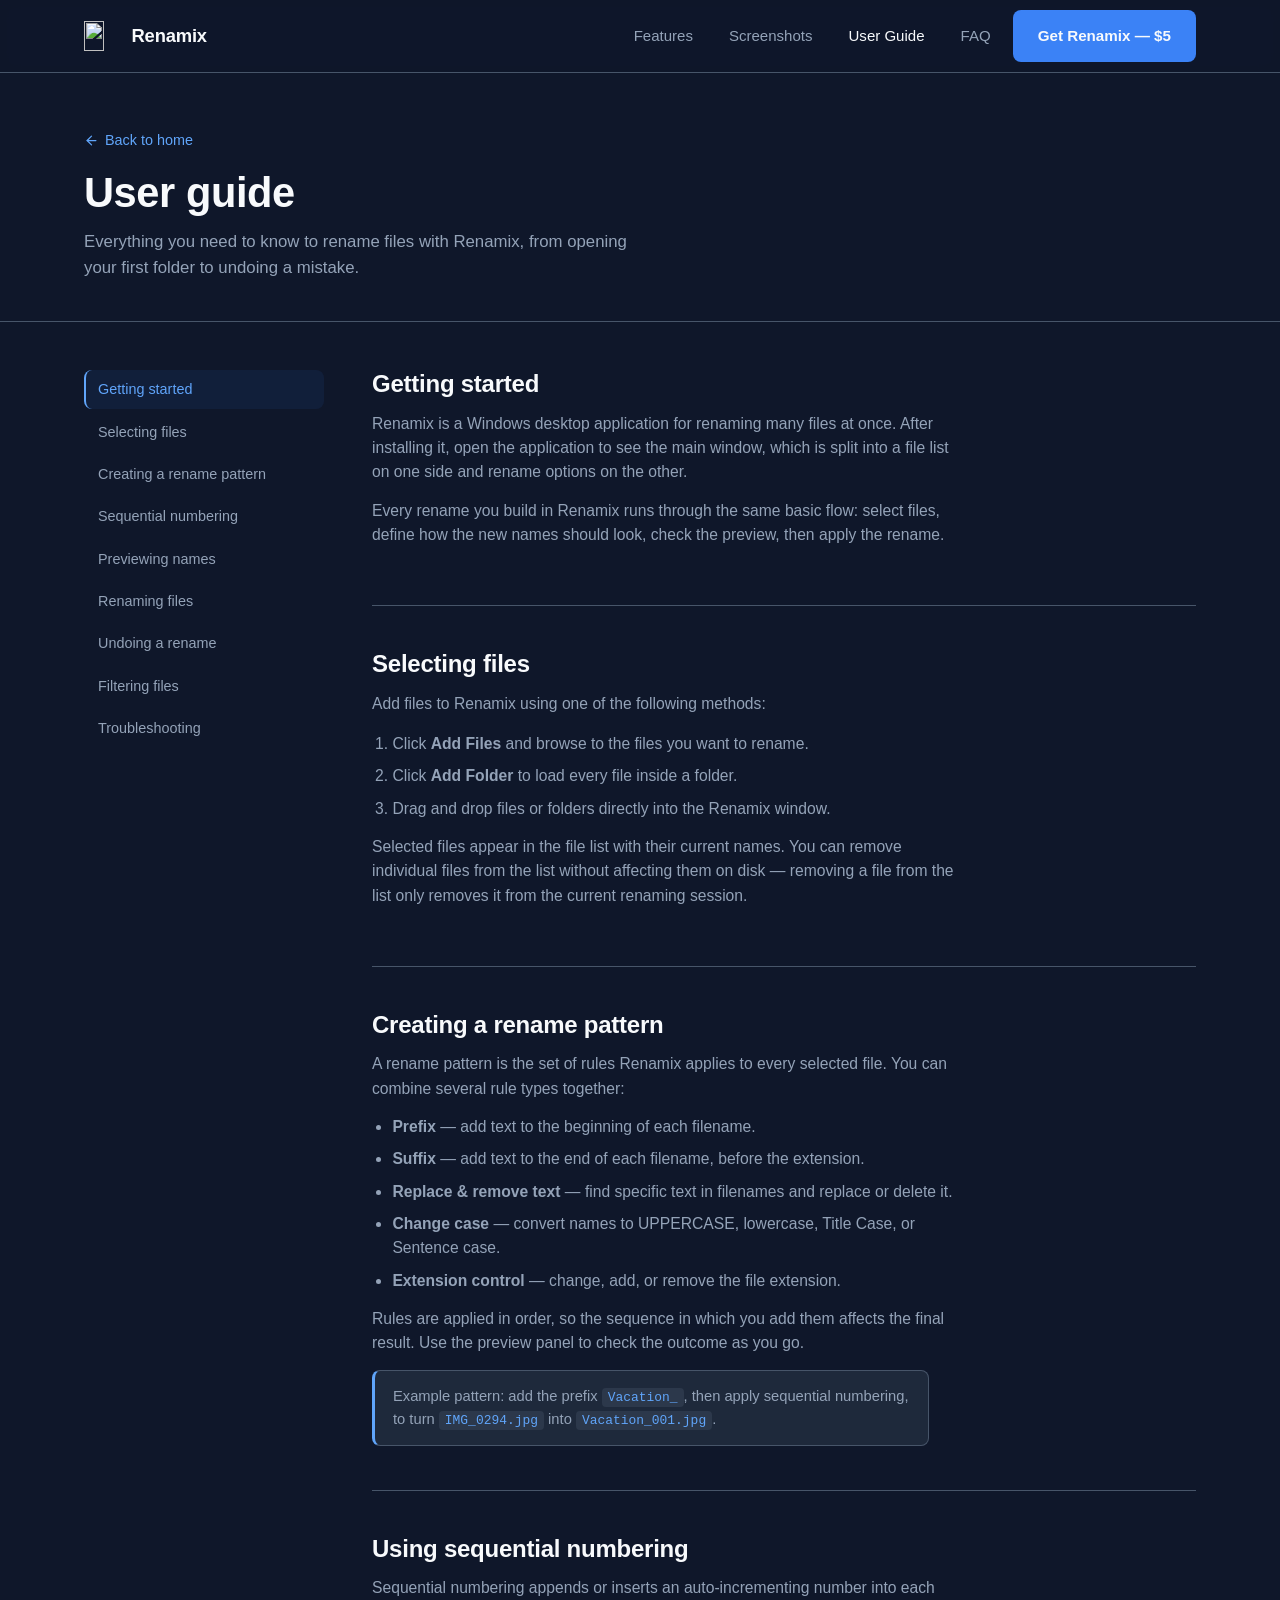
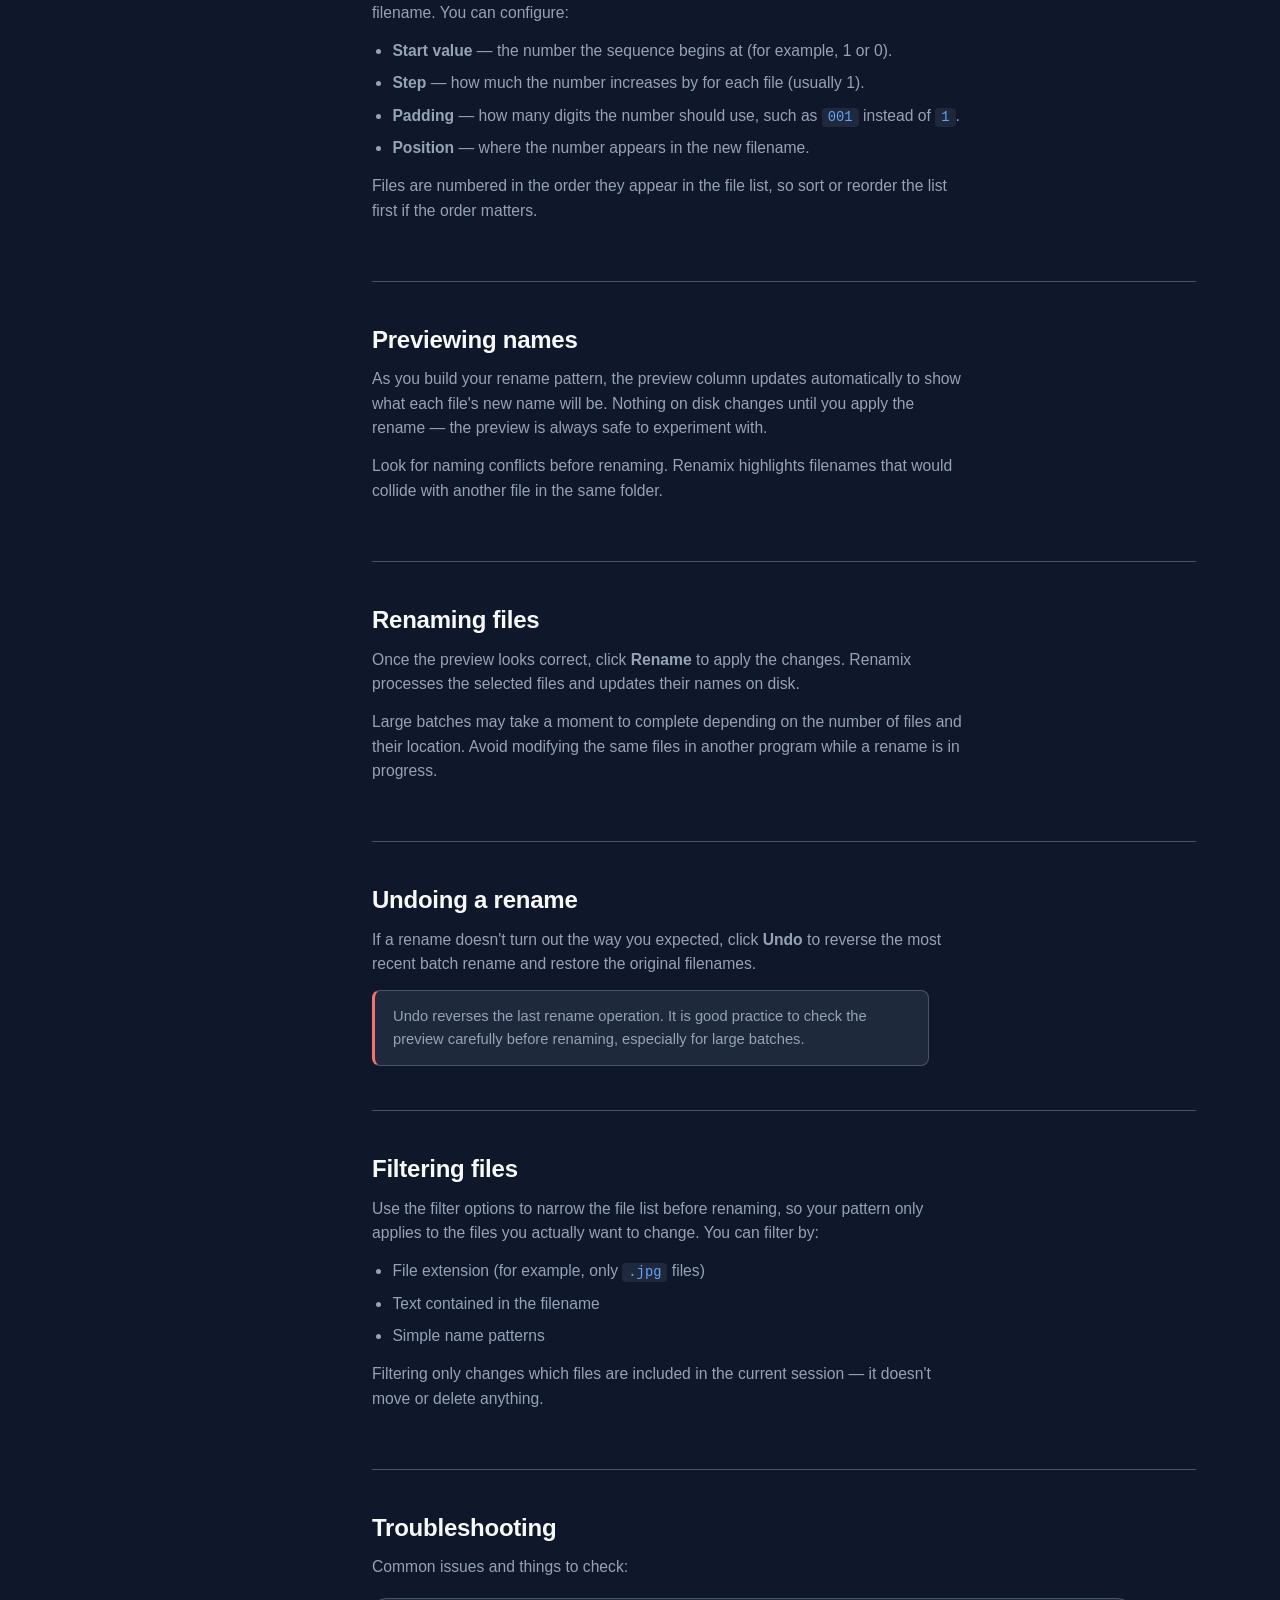
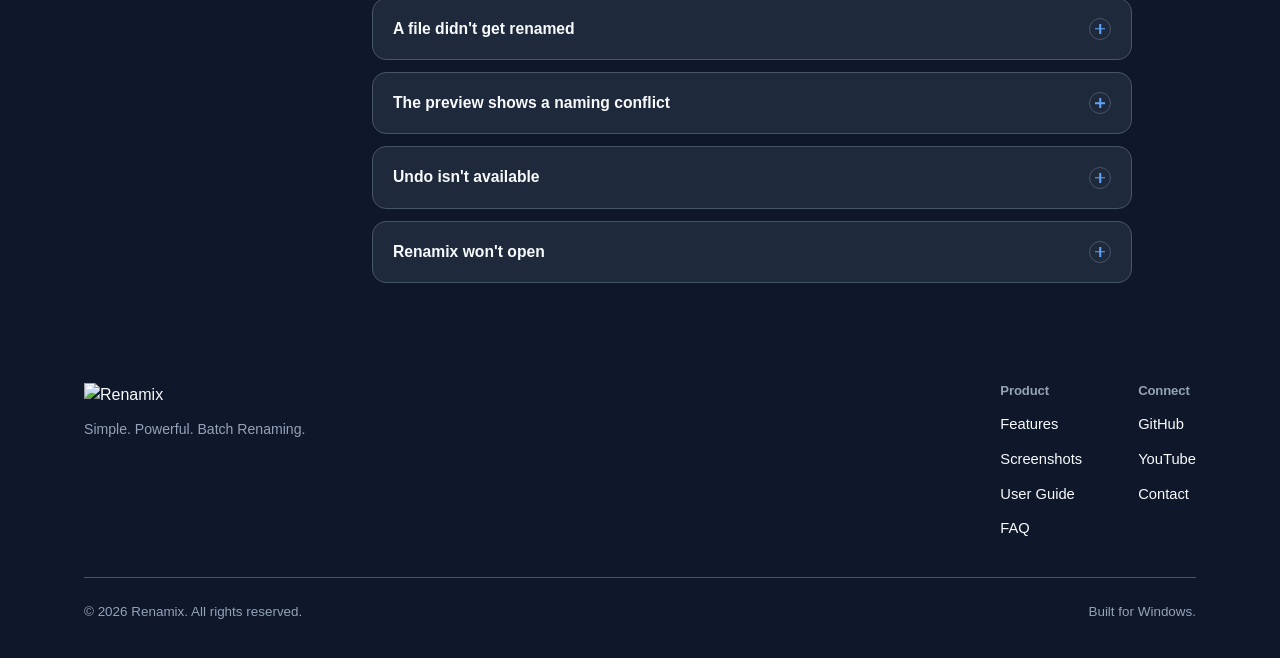
==== user-guide.html @ 523f5f16 "Initial website upload" ====
<!DOCTYPE html>
<html lang="en">
<head>
  <meta charset="UTF-8" />
  <meta name="viewport" content="width=device-width, initial-scale=1.0" />
  <title>User Guide — Renamix</title>
  <meta name="description" content="Step-by-step guide to selecting files, building rename patterns, and using every feature in Renamix." />

  <meta property="og:title" content="User Guide — Renamix" />
  <meta property="og:description" content="Step-by-step guide to selecting files, building rename patterns, and using every feature in Renamix." />
  <meta property="og:type" content="website" />
  <meta property="og:image" content="assets/logo/renamix-logo-full.png" />

  <link rel="icon" type="image/x-icon" href="assets/logo/favicon.ico" />
  <link rel="icon" type="image/png" sizes="32x32" href="assets/logo/icon-32.png" />
  <link rel="apple-touch-icon" sizes="180x180" href="assets/logo/icon-180.png" />

  <link rel="stylesheet" href="style.css" />
</head>
<body>
  <a class="skip-link" href="#main">Skip to content</a>

  <header class="site-header">
    <div class="container nav">
      <a class="nav-brand" href="index.html" aria-label="Renamix home">
        <img src="assets/logo/renamix-icon.png" alt="" width="30" height="24" />
        <span class="nav-brand-name">Renamix</span>
      </a>

      <nav id="primary-nav" class="nav-links" aria-label="Primary">
        <a href="index.html#features">Features</a>
        <a href="index.html#screenshots">Screenshots</a>
        <a href="user-guide.html" class="is-active">User Guide</a>
        <a href="index.html#faq">FAQ</a>
        <a class="btn btn-primary" href="index.html#pricing">Get Renamix — $5</a>
      </nav>

      <button class="nav-toggle" id="navToggle" aria-expanded="false" aria-controls="primary-nav" aria-label="Toggle menu">
        <svg viewBox="0 0 24 24" fill="none" stroke="currentColor" stroke-width="2" stroke-linecap="round"><line x1="3" y1="6" x2="21" y2="6"/><line x1="3" y1="12" x2="21" y2="12"/><line x1="3" y1="18" x2="21" y2="18"/></svg>
      </button>
    </div>
  </header>

  <main id="main">
    <div class="page-hero">
      <div class="container">
        <a class="back-link" href="index.html">
          <svg viewBox="0 0 24 24" fill="none" stroke="currentColor" stroke-width="2" stroke-linecap="round" stroke-linejoin="round"><line x1="19" y1="12" x2="5" y2="12"/><polyline points="12 19 5 12 12 5"/></svg>
          Back to home
        </a>
        <h1>User guide</h1>
        <p>Everything you need to know to rename files with Renamix, from opening your first folder to undoing a mistake.</p>
      </div>
    </div>

    <div class="container">
      <div class="guide-layout" style="padding-top: 48px;">
        <nav class="guide-toc" aria-label="User guide sections">
          <a href="#getting-started">Getting started</a>
          <a href="#selecting-files">Selecting files</a>
          <a href="#rename-pattern">Creating a rename pattern</a>
          <a href="#sequential-numbering">Sequential numbering</a>
          <a href="#previewing">Previewing names</a>
          <a href="#renaming">Renaming files</a>
          <a href="#undo">Undoing a rename</a>
          <a href="#filtering">Filtering files</a>
          <a href="#troubleshooting">Troubleshooting</a>
        </nav>

        <div class="guide-content">

          <section id="getting-started">
            <h2>Getting started</h2>
            <p>Renamix is a Windows desktop application for renaming many files at once. After installing it, open the application to see the main window, which is split into a file list on one side and rename options on the other.</p>
            <p>Every rename you build in Renamix runs through the same basic flow: select files, define how the new names should look, check the preview, then apply the rename.</p>
          </section>

          <section id="selecting-files">
            <h2>Selecting files</h2>
            <p>Add files to Renamix using one of the following methods:</p>
            <ol>
              <li>Click <strong>Add Files</strong> and browse to the files you want to rename.</li>
              <li>Click <strong>Add Folder</strong> to load every file inside a folder.</li>
              <li>Drag and drop files or folders directly into the Renamix window.</li>
            </ol>
            <p>Selected files appear in the file list with their current names. You can remove individual files from the list without affecting them on disk — removing a file from the list only removes it from the current renaming session.</p>
          </section>

          <section id="rename-pattern">
            <h2>Creating a rename pattern</h2>
            <p>A rename pattern is the set of rules Renamix applies to every selected file. You can combine several rule types together:</p>
            <ul class="bullet">
              <li><strong>Prefix</strong> — add text to the beginning of each filename.</li>
              <li><strong>Suffix</strong> — add text to the end of each filename, before the extension.</li>
              <li><strong>Replace &amp; remove text</strong> — find specific text in filenames and replace or delete it.</li>
              <li><strong>Change case</strong> — convert names to UPPERCASE, lowercase, Title Case, or Sentence case.</li>
              <li><strong>Extension control</strong> — change, add, or remove the file extension.</li>
            </ul>
            <p>Rules are applied in order, so the sequence in which you add them affects the final result. Use the preview panel to check the outcome as you go.</p>
            <div class="callout">Example pattern: add the prefix <code>Vacation_</code>, then apply sequential numbering, to turn <code>IMG_0294.jpg</code> into <code>Vacation_001.jpg</code>.</div>
          </section>

          <section id="sequential-numbering">
            <h2>Using sequential numbering</h2>
            <p>Sequential numbering appends or inserts an auto-incrementing number into each filename. You can configure:</p>
            <ul class="bullet">
              <li><strong>Start value</strong> — the number the sequence begins at (for example, 1 or 0).</li>
              <li><strong>Step</strong> — how much the number increases by for each file (usually 1).</li>
              <li><strong>Padding</strong> — how many digits the number should use, such as <code>001</code> instead of <code>1</code>.</li>
              <li><strong>Position</strong> — where the number appears in the new filename.</li>
            </ul>
            <p>Files are numbered in the order they appear in the file list, so sort or reorder the list first if the order matters.</p>
          </section>

          <section id="previewing">
            <h2>Previewing names</h2>
            <p>As you build your rename pattern, the preview column updates automatically to show what each file's new name will be. Nothing on disk changes until you apply the rename — the preview is always safe to experiment with.</p>
            <p>Look for naming conflicts before renaming. Renamix highlights filenames that would collide with another file in the same folder.</p>
          </section>

          <section id="renaming">
            <h2>Renaming files</h2>
            <p>Once the preview looks correct, click <strong>Rename</strong> to apply the changes. Renamix processes the selected files and updates their names on disk.</p>
            <p>Large batches may take a moment to complete depending on the number of files and their location. Avoid modifying the same files in another program while a rename is in progress.</p>
          </section>

          <section id="undo">
            <h2>Undoing a rename</h2>
            <p>If a rename doesn't turn out the way you expected, click <strong>Undo</strong> to reverse the most recent batch rename and restore the original filenames.</p>
            <div class="callout warning">Undo reverses the last rename operation. It is good practice to check the preview carefully before renaming, especially for large batches.</div>
          </section>

          <section id="filtering">
            <h2>Filtering files</h2>
            <p>Use the filter options to narrow the file list before renaming, so your pattern only applies to the files you actually want to change. You can filter by:</p>
            <ul class="bullet">
              <li>File extension (for example, only <code>.jpg</code> files)</li>
              <li>Text contained in the filename</li>
              <li>Simple name patterns</li>
            </ul>
            <p>Filtering only changes which files are included in the current session — it doesn't move or delete anything.</p>
          </section>

          <section id="troubleshooting">
            <h2>Troubleshooting</h2>
            <p>Common issues and things to check:</p>

            <div class="accordion" style="margin-top: 18px;">
              <details class="accordion-item" name="ts">
                <summary>A file didn't get renamed<span class="plus"></span></summary>
                <div class="accordion-body">
                  <p>Check whether the file is open in another program, or whether it's marked as read-only. Files that are locked by another application can't be renamed until they're closed.</p>
                </div>
              </details>

              <details class="accordion-item" name="ts">
                <summary>The preview shows a naming conflict<span class="plus"></span></summary>
                <div class="accordion-body">
                  <p>A naming conflict means two or more files would end up with the same name. Adjust your pattern — for example, by adding sequential numbering — so each result stays unique.</p>
                </div>
              </details>

              <details class="accordion-item" name="ts">
                <summary>Undo isn't available<span class="plus"></span></summary>
                <div class="accordion-body">
                  <p>Undo reverses the most recent rename operation. If you've closed Renamix or performed another rename since then, undo history may no longer be available.</p>
                </div>
              </details>

              <details class="accordion-item" name="ts">
                <summary>Renamix won't open<span class="plus"></span></summary>
                <div class="accordion-body">
                  <p>Confirm you're running a supported version of Windows. If the issue continues, reach out through the contact link in the footer for support.</p>
                </div>
              </details>
            </div>
          </section>

        </div>
      </div>
    </div>
  </main>

  <footer class="site-footer">
    <div class="container">
      <div class="footer-top">
        <div class="footer-brand">
          <img src="assets/logo/renamix-logo-full.png" alt="Renamix" />
          <p>Simple. Powerful. Batch Renaming.</p>
        </div>

        <div class="footer-links">
          <div class="footer-col">
            <h4>Product</h4>
            <ul>
              <li><a href="index.html#features">Features</a></li>
              <li><a href="index.html#screenshots">Screenshots</a></li>
              <li><a href="user-guide.html">User Guide</a></li>
              <li><a href="index.html#faq">FAQ</a></li>
            </ul>
          </div>
          <div class="footer-col">
            <h4>Connect</h4>
            <ul>
              <li><a href="https://github.com/" target="_blank" rel="noopener">GitHub</a></li>
              <li><a href="https://www.youtube.com/" target="_blank" rel="noopener">YouTube</a></li>
              <li><a href="mailto:support@example.com">Contact</a></li>
            </ul>
          </div>
        </div>
      </div>

      <div class="footer-bottom">
        <span>© 2026 Renamix. All rights reserved.</span>
        <span>Built for Windows.</span>
      </div>
    </div>
  </footer>

  <script src="script.js"></script>
</body>
</html>
---- style.css ----
/* ==========================================================================
   Renamix — Stylesheet
   ========================================================================== */

:root {
  --navy: #0F172A;
  --slate: #1E293B;
  --blue: #3B82F6;
  --blue-bright: #60A5FA;
  --white: #F8FAFC;
  --text-muted: #94A3B8;
  --border: #475569;
  --red: #F87171;

  --font-sans: -apple-system, BlinkMacSystemFont, "Segoe UI", Inter, Roboto, "Helvetica Neue", Arial, sans-serif;
  --font-mono: ui-monospace, "Cascadia Code", "SF Mono", "JetBrains Mono", "Roboto Mono", Menlo, Consolas, monospace;

  --radius-sm: 8px;
  --radius-md: 14px;
  --radius-lg: 20px;

  --max-width: 1160px;

  --shadow-card: 0 1px 2px rgba(0, 0, 0, 0.4), 0 12px 32px -16px rgba(0, 0, 0, 0.5);
}

/* ---------- Reset ---------- */
*,
*::before,
*::after {
  box-sizing: border-box;
}

html {
  scroll-behavior: smooth;
  scroll-padding-top: 84px;
}

@media (prefers-reduced-motion: reduce) {
  html {
    scroll-behavior: auto;
  }
  *,
  *::before,
  *::after {
    animation-duration: 0.001ms !important;
    animation-iteration-count: 1 !important;
    transition-duration: 0.001ms !important;
  }
}

body {
  margin: 0;
  background: var(--navy);
  color: var(--white);
  font-family: var(--font-sans);
  line-height: 1.55;
  -webkit-font-smoothing: antialiased;
}

img {
  max-width: 100%;
  display: block;
}

a {
  color: inherit;
}

h1, h2, h3, h4 {
  margin: 0;
  font-weight: 650;
  letter-spacing: -0.01em;
  line-height: 1.15;
}

p {
  margin: 0;
}

ul {
  margin: 0;
  padding: 0;
  list-style: none;
}

button {
  font-family: inherit;
  cursor: pointer;
}

/* Visible keyboard focus everywhere */
a:focus-visible,
button:focus-visible,
summary:focus-visible,
input:focus-visible {
  outline: 2px solid var(--blue-bright);
  outline-offset: 3px;
  border-radius: 4px;
}

.skip-link {
  position: absolute;
  left: -9999px;
  top: 0;
  background: var(--blue);
  color: var(--white);
  padding: 12px 18px;
  border-radius: var(--radius-sm);
  z-index: 200;
}

.skip-link:focus {
  left: 16px;
  top: 16px;
}

.container {
  width: 100%;
  max-width: var(--max-width);
  margin: 0 auto;
  padding: 0 24px;
}

.eyebrow {
  color: var(--blue-bright);
  font-family: var(--font-mono);
  font-size: 0.8rem;
}

.section-heading {
  max-width: 620px;
  margin: 0 0 48px;
}

.section-heading h2 {
  font-size: clamp(1.7rem, 3vw, 2.35rem);
  margin-bottom: 12px;
}

.section-heading p {
  color: var(--text-muted);
  font-size: 1.05rem;
}

.section-heading.center {
  margin-left: auto;
  margin-right: auto;
  text-align: center;
}

section {
  padding: 96px 0;
}

/* ---------- Buttons ---------- */
.btn {
  display: inline-flex;
  align-items: center;
  justify-content: center;
  gap: 8px;
  padding: 13px 24px;
  border-radius: var(--radius-sm);
  font-size: 0.95rem;
  font-weight: 600;
  text-decoration: none;
  border: 1px solid transparent;
  transition: transform 0.15s ease, background-color 0.15s ease, border-color 0.15s ease;
  white-space: nowrap;
}

.btn:active {
  transform: translateY(1px);
}

.btn-primary {
  background: var(--blue);
  color: var(--white);
}

.btn-primary:hover {
  background: #4c8bf5;
}

.btn-secondary {
  background: transparent;
  color: var(--white);
  border-color: var(--border);
}

.btn-secondary:hover {
  border-color: var(--blue-bright);
  color: var(--blue-bright);
}

.btn-block {
  width: 100%;
}

.btn-large {
  padding: 15px 28px;
  font-size: 1.02rem;
}

/* ---------- Header / Nav ---------- */
.site-header {
  position: sticky;
  top: 0;
  z-index: 100;
  background: rgba(15, 23, 42, 0.88);
  backdrop-filter: saturate(140%) blur(10px);
  border-bottom: 1px solid var(--border);
}

.nav {
  display: flex;
  align-items: center;
  justify-content: space-between;
  height: 72px;
}

.nav-brand {
  display: flex;
  align-items: center;
  gap: 10px;
  text-decoration: none;
  flex-shrink: 0;
}

.nav-brand img {
  height: 30px;
  width: auto;
}

.nav-brand-name {
  font-weight: 700;
  font-size: 1.15rem;
  color: var(--white);
  letter-spacing: -0.01em;
}

.nav-links {
  display: flex;
  align-items: center;
  gap: 8px;
}

.nav-links a:not(.btn) {
  display: inline-block;
  padding: 8px 14px;
  border-radius: var(--radius-sm);
  text-decoration: none;
  color: var(--text-muted);
  font-size: 0.94rem;
  font-weight: 500;
  transition: color 0.15s ease, background-color 0.15s ease;
}

.nav-links a:not(.btn):hover {
  color: var(--white);
  background: rgba(148, 163, 184, 0.08);
}

.nav-links a.is-active {
  color: var(--white);
}

.nav-toggle {
  display: none;
  background: transparent;
  border: 1px solid var(--border);
  border-radius: var(--radius-sm);
  width: 42px;
  height: 42px;
  align-items: center;
  justify-content: center;
  color: var(--white);
}

.nav-toggle svg {
  width: 20px;
  height: 20px;
}

@media (max-width: 860px) {
  .nav-links {
    position: fixed;
    top: 72px;
    left: 0;
    right: 0;
    flex-direction: column;
    align-items: stretch;
    gap: 2px;
    background: var(--slate);
    border-bottom: 1px solid var(--border);
    padding: 10px;
    transform: translateY(-8px);
    opacity: 0;
    pointer-events: none;
    transition: transform 0.18s ease, opacity 0.18s ease;
  }

  .nav-links.is-open {
    transform: translateY(0);
    opacity: 1;
    pointer-events: auto;
  }

  .nav-links a:not(.btn) {
    padding: 12px 14px;
  }

  .nav-links .btn {
    margin-top: 6px;
  }

  .nav-toggle {
    display: inline-flex;
  }
}

/* ---------- Hero ---------- */
.hero {
  padding: 88px 0 100px;
  position: relative;
  overflow: hidden;
}

.hero::before {
  content: "";
  position: absolute;
  top: -180px;
  right: -160px;
  width: 640px;
  height: 640px;
  background: radial-gradient(circle, rgba(59, 130, 246, 0.22), transparent 70%);
  pointer-events: none;
  z-index: 0;
}

.hero-grid {
  position: relative;
  z-index: 1;
  display: grid;
  grid-template-columns: 1fr 1fr;
  gap: 56px;
  align-items: center;
}

.hero-copy h1 {
  font-size: clamp(2.4rem, 5vw, 3.6rem);
  color: var(--white);
}

.hero-copy .lede {
  margin-top: 20px;
  font-size: 1.1rem;
  color: var(--text-muted);
  max-width: 46ch;
}

.hero-actions {
  display: flex;
  gap: 14px;
  margin-top: 32px;
  flex-wrap: wrap;
}

.hero-meta {
  display: flex;
  gap: 22px;
  margin-top: 28px;
  flex-wrap: wrap;
}

.hero-meta-item {
  display: flex;
  align-items: center;
  gap: 8px;
  color: var(--text-muted);
  font-size: 0.88rem;
}

.hero-meta-item svg {
  width: 16px;
  height: 16px;
  color: var(--blue-bright);
  flex-shrink: 0;
}

/* ---------- App preview (hero mockup) ---------- */
.app-preview {
  position: relative;
  border-radius: var(--radius-lg);
  border: 1px solid var(--border);
  background: linear-gradient(180deg, #17233b, var(--slate));
  box-shadow: var(--shadow-card);
  overflow: hidden;
}

.app-preview-bar {
  display: flex;
  align-items: center;
  gap: 10px;
  padding: 14px 16px;
  border-bottom: 1px solid var(--border);
  background: rgba(15, 23, 42, 0.4);
}

.app-preview-dot {
  width: 10px;
  height: 10px;
  border-radius: 50%;
  background: var(--border);
}

.app-preview-title {
  margin-left: 6px;
  font-family: var(--font-mono);
  font-size: 0.78rem;
  color: var(--text-muted);
}

.app-preview-body {
  padding: 20px;
}

.pattern-row {
  display: flex;
  align-items: center;
  gap: 10px;
  background: rgba(15, 23, 42, 0.55);
  border: 1px solid var(--border);
  border-radius: var(--radius-sm);
  padding: 10px 14px;
  font-family: var(--font-mono);
  font-size: 0.82rem;
  color: var(--blue-bright);
  margin-bottom: 18px;
  overflow-x: auto;
}

.pattern-row .static {
  color: var(--text-muted);
}

.rename-table {
  border: 1px solid var(--border);
  border-radius: var(--radius-sm);
  overflow: hidden;
}

.rename-row {
  display: grid;
  grid-template-columns: 1fr 22px 1fr;
  gap: 10px;
  align-items: center;
  padding: 11px 14px;
  font-family: var(--font-mono);
  font-size: 0.8rem;
}

.rename-row + .rename-row {
  border-top: 1px solid rgba(71, 85, 105, 0.5);
}

.rename-row .old-name {
  color: var(--text-muted);
  overflow: hidden;
  text-overflow: ellipsis;
  white-space: nowrap;
}

.rename-row .new-name {
  color: var(--white);
  overflow: hidden;
  text-overflow: ellipsis;
  white-space: nowrap;
}

.rename-row .arrow {
  color: var(--blue-bright);
  text-align: center;
}

.rename-row.is-new .new-name {
  color: var(--blue-bright);
}

.app-preview-footer {
  display: flex;
  align-items: center;
  justify-content: space-between;
  padding: 14px 20px 20px;
  color: var(--text-muted);
  font-size: 0.8rem;
}

.app-preview-footer strong {
  color: var(--white);
}

/* ---------- Feature grid ---------- */
.feature-grid {
  display: grid;
  grid-template-columns: repeat(auto-fit, minmax(260px, 1fr));
  gap: 20px;
}

.feature-card {
  background: var(--slate);
  border: 1px solid var(--border);
  border-radius: var(--radius-md);
  padding: 26px;
}

.feature-icon {
  width: 40px;
  height: 40px;
  border-radius: 10px;
  background: rgba(59, 130, 246, 0.14);
  display: flex;
  align-items: center;
  justify-content: center;
  margin-bottom: 18px;
}

.feature-icon svg {
  width: 20px;
  height: 20px;
  color: var(--blue-bright);
}

.feature-card h3 {
  font-size: 1.05rem;
  margin-bottom: 8px;
}

.feature-card p {
  color: var(--text-muted);
  font-size: 0.92rem;
}

/* ---------- How it works ---------- */
.steps {
  display: grid;
  grid-template-columns: repeat(3, 1fr);
  gap: 32px;
  counter-reset: step;
}

.step {
  position: relative;
  padding-top: 8px;
}

.step-number {
  font-family: var(--font-mono);
  color: var(--blue-bright);
  font-size: 0.95rem;
  margin-bottom: 14px;
  display: block;
}

.step h3 {
  font-size: 1.15rem;
  margin-bottom: 10px;
}

.step p {
  color: var(--text-muted);
  font-size: 0.95rem;
}

.step-connector {
  display: none;
}

@media (min-width: 761px) {
  .step:not(:last-child)::after {
    content: "";
    position: absolute;
    top: 12px;
    right: -16px;
    width: 1px;
    height: 90%;
    background: var(--border);
  }
}

/* ---------- Screenshots ---------- */
.screenshot-grid {
  display: grid;
  grid-template-columns: repeat(auto-fit, minmax(300px, 1fr));
  gap: 24px;
}

.screenshot-card {
  border: 1px solid var(--border);
  border-radius: var(--radius-md);
  overflow: hidden;
  background: var(--slate);
  box-shadow: var(--shadow-card);
}

.screenshot-card img {
  width: 100%;
  height: auto;
  aspect-ratio: 16 / 10;
  object-fit: cover;
  background: var(--navy);
}

.screenshot-caption {
  padding: 14px 18px;
  font-size: 0.88rem;
  color: var(--text-muted);
  border-top: 1px solid var(--border);
}

.screenshot-note {
  margin-top: 28px;
  color: var(--text-muted);
  font-size: 0.88rem;
  border: 1px dashed var(--border);
  border-radius: var(--radius-sm);
  padding: 14px 16px;
}

.screenshot-note code {
  font-family: var(--font-mono);
  background: rgba(148, 163, 184, 0.12);
  padding: 2px 6px;
  border-radius: 4px;
  font-size: 0.85em;
}

/* ---------- User guide teaser (index page) ---------- */
.guide-teaser {
  display: grid;
  grid-template-columns: 1.1fr 1fr;
  gap: 48px;
  align-items: start;
}

.guide-list {
  display: grid;
  gap: 14px;
}

.guide-list-item {
  display: flex;
  gap: 14px;
  align-items: flex-start;
  padding: 16px;
  border: 1px solid var(--border);
  border-radius: var(--radius-md);
  background: var(--slate);
}

.guide-list-item svg {
  width: 18px;
  height: 18px;
  color: var(--blue-bright);
  flex-shrink: 0;
  margin-top: 2px;
}

.guide-list-item h4 {
  font-size: 0.98rem;
  margin-bottom: 4px;
}

.guide-list-item p {
  color: var(--text-muted);
  font-size: 0.88rem;
}

.guide-panel {
  border: 1px solid var(--border);
  border-radius: var(--radius-lg);
  background: var(--slate);
  padding: 28px;
}

.guide-panel h3 {
  font-size: 1.15rem;
  margin-bottom: 12px;
}

.guide-panel p {
  color: var(--text-muted);
  font-size: 0.95rem;
  margin-bottom: 22px;
}

/* ---------- FAQ / Accordion ---------- */
.accordion {
  display: grid;
  gap: 12px;
  max-width: 760px;
}

.accordion-item {
  border: 1px solid var(--border);
  border-radius: var(--radius-md);
  background: var(--slate);
  overflow: hidden;
}

.accordion-item summary {
  list-style: none;
  display: flex;
  align-items: center;
  justify-content: space-between;
  gap: 16px;
  padding: 18px 20px;
  font-weight: 600;
  font-size: 0.98rem;
}

.accordion-item summary::-webkit-details-marker {
  display: none;
}

.accordion-item summary .plus {
  flex-shrink: 0;
  width: 22px;
  height: 22px;
  border-radius: 50%;
  border: 1px solid var(--border);
  position: relative;
}

.accordion-item summary .plus::before,
.accordion-item summary .plus::after {
  content: "";
  position: absolute;
  background: var(--blue-bright);
  top: 50%;
  left: 50%;
  transform: translate(-50%, -50%);
}

.accordion-item summary .plus::before {
  width: 10px;
  height: 1.5px;
}

.accordion-item summary .plus::after {
  width: 1.5px;
  height: 10px;
  transition: opacity 0.15s ease;
}

.accordion-item[open] summary .plus::after {
  opacity: 0;
}

.accordion-body {
  padding: 0 20px 20px;
  color: var(--text-muted);
  font-size: 0.94rem;
}

.accordion-body p + p {
  margin-top: 10px;
}

/* ---------- Pricing ---------- */
.pricing-card {
  max-width: 440px;
  margin: 0 auto;
  border: 1px solid var(--border);
  border-radius: var(--radius-lg);
  background: linear-gradient(180deg, #182338, var(--slate));
  padding: 40px;
  text-align: center;
  box-shadow: var(--shadow-card);
}

.pricing-card .product-name {
  color: var(--text-muted);
  font-size: 0.95rem;
  margin-bottom: 6px;
}

.pricing-card .price {
  font-size: 3rem;
  font-weight: 700;
  margin-bottom: 4px;
}

.pricing-card .price sup {
  font-size: 1.2rem;
  vertical-align: super;
  color: var(--text-muted);
}

.pricing-card .price-note {
  color: var(--text-muted);
  font-size: 0.88rem;
  margin-bottom: 28px;
}

.pricing-list {
  display: grid;
  gap: 12px;
  text-align: left;
  margin-bottom: 30px;
}

.pricing-list li {
  display: flex;
  align-items: flex-start;
  gap: 10px;
  font-size: 0.93rem;
  color: var(--white);
}

.pricing-list svg {
  width: 17px;
  height: 17px;
  color: var(--blue-bright);
  margin-top: 3px;
  flex-shrink: 0;
}

.pricing-fineprint {
  margin-top: 18px;
  font-size: 0.8rem;
  color: var(--text-muted);
}

/* ---------- Final CTA ---------- */
.final-cta {
  text-align: center;
  border-top: 1px solid var(--border);
  border-bottom: 1px solid var(--border);
  background: radial-gradient(ellipse at top, rgba(59, 130, 246, 0.12), transparent 60%);
}

.final-cta h2 {
  font-size: clamp(1.8rem, 4vw, 2.5rem);
  margin-bottom: 14px;
}

.final-cta p {
  color: var(--text-muted);
  font-size: 1.05rem;
  margin-bottom: 30px;
}

/* ---------- Footer ---------- */
.site-footer {
  padding: 56px 0 36px;
}

.footer-top {
  display: flex;
  justify-content: space-between;
  gap: 40px;
  flex-wrap: wrap;
  padding-bottom: 36px;
  border-bottom: 1px solid var(--border);
}

.footer-brand {
  display: flex;
  flex-direction: column;
  gap: 10px;
  max-width: 280px;
}

.footer-brand img {
  height: 26px;
  width: auto;
}

.footer-brand p {
  color: var(--text-muted);
  font-size: 0.88rem;
}

.footer-links {
  display: flex;
  gap: 56px;
  flex-wrap: wrap;
}

.footer-col h4 {
  font-size: 0.82rem;
  color: var(--text-muted);
  margin-bottom: 14px;
  font-weight: 600;
}

.footer-col ul {
  display: grid;
  gap: 10px;
}

.footer-col a {
  text-decoration: none;
  color: var(--white);
  font-size: 0.92rem;
}

.footer-col a:hover {
  color: var(--blue-bright);
}

.footer-bottom {
  padding-top: 24px;
  display: flex;
  justify-content: space-between;
  gap: 12px;
  flex-wrap: wrap;
  color: var(--text-muted);
  font-size: 0.84rem;
}

/* ---------- User guide page ---------- */
.guide-layout {
  display: grid;
  grid-template-columns: 240px 1fr;
  gap: 48px;
  align-items: start;
}

.guide-toc {
  position: sticky;
  top: 96px;
  display: grid;
  gap: 4px;
}

.guide-toc a {
  text-decoration: none;
  color: var(--text-muted);
  font-size: 0.9rem;
  padding: 8px 12px;
  border-radius: var(--radius-sm);
  border-left: 2px solid transparent;
}

.guide-toc a:hover {
  color: var(--white);
  background: rgba(148, 163, 184, 0.08);
}

.guide-toc a.is-active {
  color: var(--blue-bright);
  border-left-color: var(--blue-bright);
  background: rgba(59, 130, 246, 0.08);
}

.guide-content h2 {
  font-size: 1.5rem;
  margin-bottom: 14px;
  scroll-margin-top: 96px;
}

.guide-content > section {
  padding: 0 0 44px;
}

.guide-content > section + section {
  border-top: 1px solid var(--border);
  padding-top: 44px;
}

.guide-content p {
  color: var(--text-muted);
  font-size: 0.98rem;
  margin-bottom: 14px;
  max-width: 68ch;
}

.guide-content ol,
.guide-content ul.bullet {
  color: var(--text-muted);
  font-size: 0.98rem;
  max-width: 68ch;
  padding-left: 1.3em;
  margin-bottom: 14px;
  display: grid;
  gap: 8px;
}

.guide-content ol {
  list-style: decimal;
}

.guide-content ul.bullet {
  list-style: disc;
}

.guide-content code {
  font-family: var(--font-mono);
  background: rgba(148, 163, 184, 0.12);
  padding: 2px 6px;
  border-radius: 4px;
  font-size: 0.88em;
  color: var(--blue-bright);
}

.callout {
  border: 1px solid var(--border);
  border-left: 3px solid var(--blue-bright);
  background: var(--slate);
  border-radius: var(--radius-sm);
  padding: 14px 18px;
  font-size: 0.92rem;
  color: var(--text-muted);
  max-width: 68ch;
}

.callout.warning {
  border-left-color: var(--red);
}

.page-hero {
  padding: 56px 0 40px;
  border-bottom: 1px solid var(--border);
}

.page-hero h1 {
  font-size: clamp(2rem, 4vw, 2.6rem);
  margin-bottom: 12px;
}

.page-hero p {
  color: var(--text-muted);
  font-size: 1.05rem;
  max-width: 60ch;
}

.back-link {
  display: inline-flex;
  align-items: center;
  gap: 6px;
  color: var(--blue-bright);
  text-decoration: none;
  font-size: 0.9rem;
  margin-bottom: 18px;
}

.back-link svg {
  width: 15px;
  height: 15px;
}

/* ---------- Responsive ---------- */
@media (max-width: 960px) {
  .hero-grid {
    grid-template-columns: 1fr;
  }

  .hero-copy .lede {
    max-width: none;
  }

  .guide-teaser {
    grid-template-columns: 1fr;
  }

  .guide-layout {
    grid-template-columns: 1fr;
  }

  .guide-toc {
    position: static;
    display: flex;
    flex-wrap: wrap;
    gap: 6px;
    border-bottom: 1px solid var(--border);
    padding-bottom: 20px;
    margin-bottom: 20px;
  }

  .guide-toc a {
    border-left: none;
    border: 1px solid var(--border);
  }

  .guide-toc a.is-active {
    border-color: var(--blue-bright);
  }
}

@media (max-width: 760px) {
  section {
    padding: 64px 0;
  }

  .steps {
    grid-template-columns: 1fr;
    gap: 36px;
  }

  .step:not(:last-child)::after {
    display: none;
  }

  .footer-top {
    flex-direction: column;
  }

  .footer-links {
    gap: 32px;
  }
}
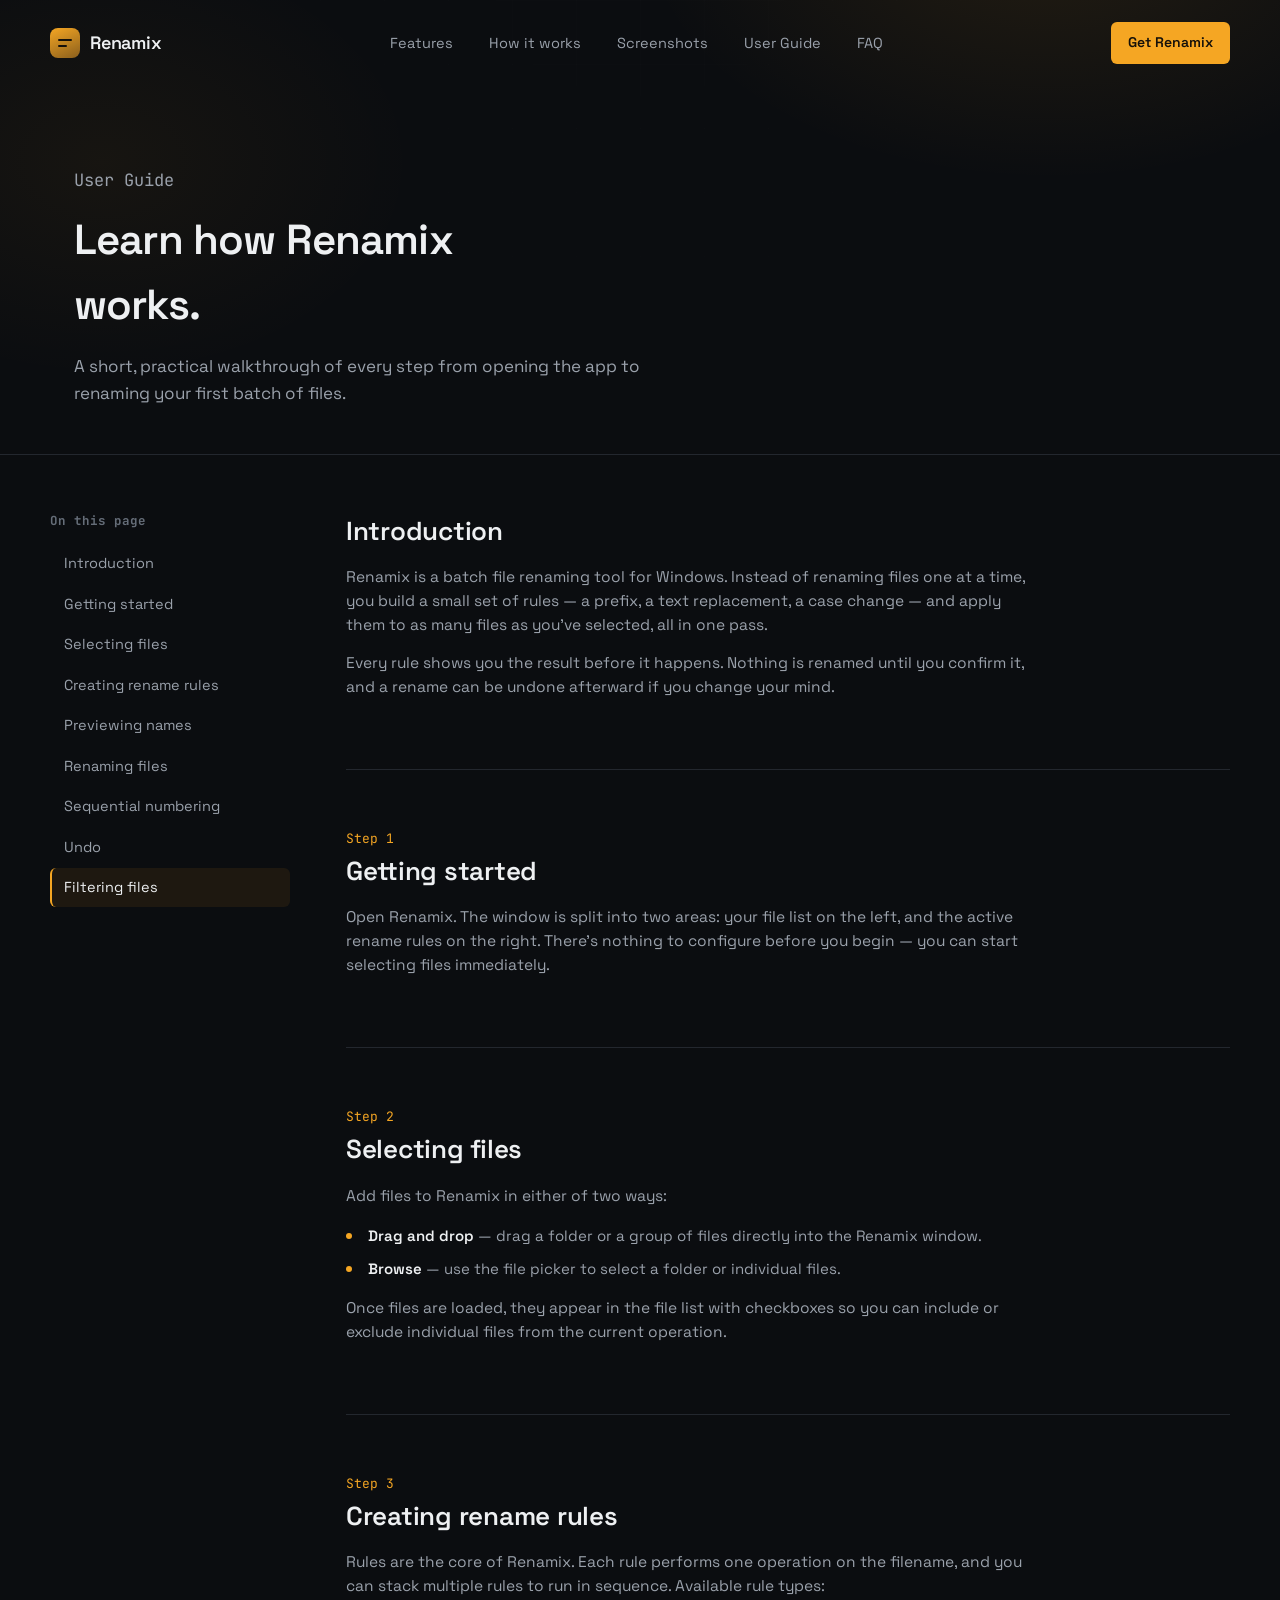
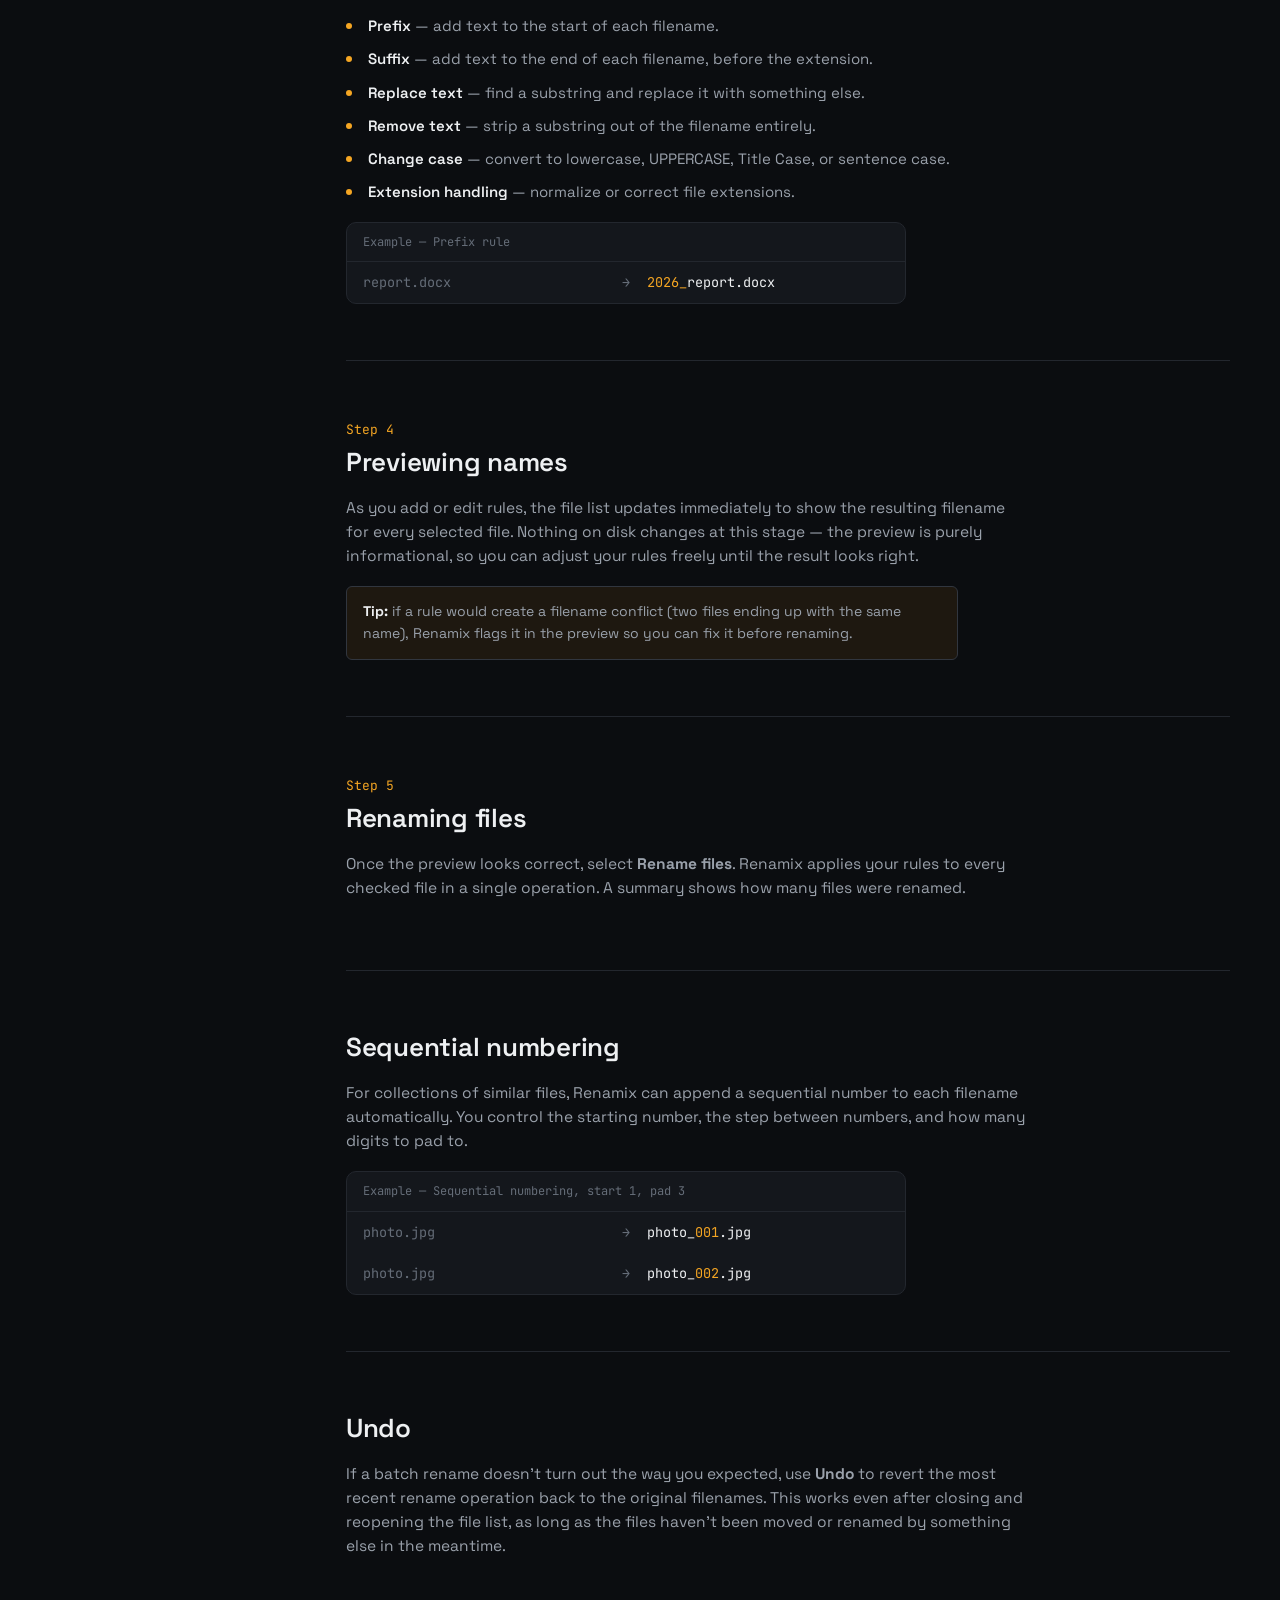
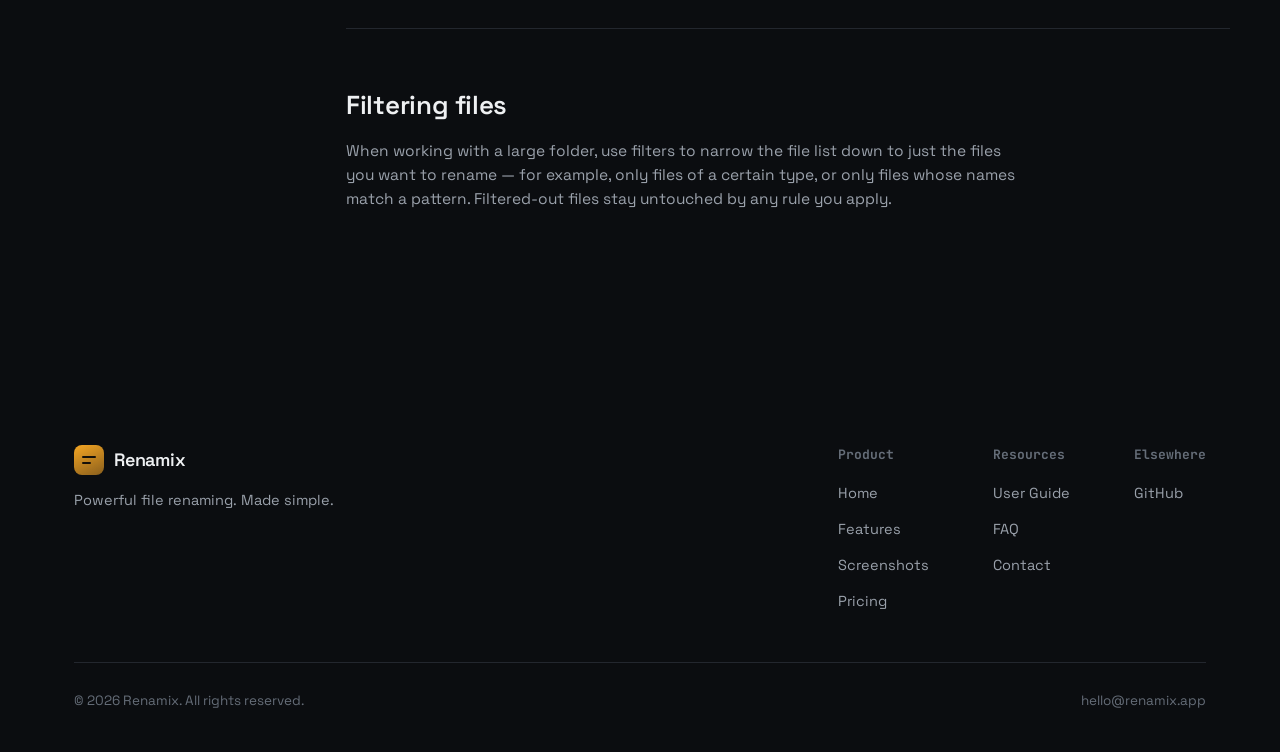
==== commit d1b5529d: "Second Version of Website" ====
--- a/user-guide.html
+++ b/user-guide.html
@@ -4,219 +4,219 @@
   <meta charset="UTF-8" />
   <meta name="viewport" content="width=device-width, initial-scale=1.0" />
   <title>User Guide — Renamix</title>
-  <meta name="description" content="Step-by-step guide to selecting files, building rename patterns, and using every feature in Renamix." />
-
-  <meta property="og:title" content="User Guide — Renamix" />
-  <meta property="og:description" content="Step-by-step guide to selecting files, building rename patterns, and using every feature in Renamix." />
-  <meta property="og:type" content="website" />
-  <meta property="og:image" content="assets/logo/renamix-logo-full.png" />
-
-  <link rel="icon" type="image/x-icon" href="assets/logo/favicon.ico" />
-  <link rel="icon" type="image/png" sizes="32x32" href="assets/logo/icon-32.png" />
-  <link rel="apple-touch-icon" sizes="180x180" href="assets/logo/icon-180.png" />
-
-  <link rel="stylesheet" href="style.css" />
+  <meta name="description" content="Learn how to select files, build renaming rules, preview changes, and rename large batches of files with Renamix." />
+
+  <link rel="icon" href="favicon.ico" sizes="any" />
+  <link rel="preconnect" href="https://fonts.googleapis.com" />
+  <link rel="preconnect" href="https://fonts.gstatic.com" crossorigin />
+  <link href="https://fonts.googleapis.com/css2?family=Space+Grotesk:wght@500;600;700&family=JetBrains+Mono:wght@400;500&display=swap" rel="stylesheet" />
+  <link rel="stylesheet" href="css/style.css" />
+  <link rel="stylesheet" href="css/user-guide.css" />
 </head>
 <body>
-  <a class="skip-link" href="#main">Skip to content</a>
-
-  <header class="site-header">
-    <div class="container nav">
-      <a class="nav-brand" href="index.html" aria-label="Renamix home">
-        <img src="assets/logo/renamix-icon.png" alt="" width="30" height="24" />
-        <span class="nav-brand-name">Renamix</span>
+  <a class="skip-link" href="#guide-main">Skip to content</a>
+  <div class="bg-field" aria-hidden="true"></div>
+  <div class="bg-grid" aria-hidden="true"></div>
+
+  <header class="nav">
+    <div class="wrap nav-inner">
+      <a class="brand" href="index.html">
+        <span class="brand-mark" aria-hidden="true"></span>
+        Renamix
       </a>
 
-      <nav id="primary-nav" class="nav-links" aria-label="Primary">
+      <nav class="nav-links" aria-label="Primary">
         <a href="index.html#features">Features</a>
+        <a href="index.html#how-it-works">How it works</a>
         <a href="index.html#screenshots">Screenshots</a>
-        <a href="user-guide.html" class="is-active">User Guide</a>
+        <a href="user-guide.html">User Guide</a>
         <a href="index.html#faq">FAQ</a>
-        <a class="btn btn-primary" href="index.html#pricing">Get Renamix — $5</a>
       </nav>
 
-      <button class="nav-toggle" id="navToggle" aria-expanded="false" aria-controls="primary-nav" aria-label="Toggle menu">
-        <svg viewBox="0 0 24 24" fill="none" stroke="currentColor" stroke-width="2" stroke-linecap="round"><line x1="3" y1="6" x2="21" y2="6"/><line x1="3" y1="12" x2="21" y2="12"/><line x1="3" y1="18" x2="21" y2="18"/></svg>
-      </button>
+      <div class="nav-actions">
+        <a class="btn btn-primary btn-sm" href="index.html#pricing">Get Renamix</a>
+        <button class="nav-toggle" aria-label="Open menu" aria-expanded="false" aria-controls="mobile-menu">
+          <span></span>
+        </button>
+      </div>
+    </div>
+
+    <div class="mobile-menu" id="mobile-menu">
+      <ul>
+        <li><a href="index.html#features">Features</a></li>
+        <li><a href="index.html#how-it-works">How it works</a></li>
+        <li><a href="index.html#screenshots">Screenshots</a></li>
+        <li><a href="user-guide.html">User Guide</a></li>
+        <li><a href="index.html#faq">FAQ</a></li>
+      </ul>
+      <a class="btn btn-primary" href="index.html#pricing">Get Renamix</a>
     </div>
   </header>
 
-  <main id="main">
-    <div class="page-hero">
-      <div class="container">
-        <a class="back-link" href="index.html">
-          <svg viewBox="0 0 24 24" fill="none" stroke="currentColor" stroke-width="2" stroke-linecap="round" stroke-linejoin="round"><line x1="19" y1="12" x2="5" y2="12"/><polyline points="12 19 5 12 12 5"/></svg>
-          Back to home
-        </a>
-        <h1>User guide</h1>
-        <p>Everything you need to know to rename files with Renamix, from opening your first folder to undoing a mistake.</p>
-      </div>
-    </div>
-
-    <div class="container">
-      <div class="guide-layout" style="padding-top: 48px;">
-        <nav class="guide-toc" aria-label="User guide sections">
-          <a href="#getting-started">Getting started</a>
-          <a href="#selecting-files">Selecting files</a>
-          <a href="#rename-pattern">Creating a rename pattern</a>
-          <a href="#sequential-numbering">Sequential numbering</a>
-          <a href="#previewing">Previewing names</a>
-          <a href="#renaming">Renaming files</a>
-          <a href="#undo">Undoing a rename</a>
-          <a href="#filtering">Filtering files</a>
-          <a href="#troubleshooting">Troubleshooting</a>
-        </nav>
-
-        <div class="guide-content">
-
-          <section id="getting-started">
-            <h2>Getting started</h2>
-            <p>Renamix is a Windows desktop application for renaming many files at once. After installing it, open the application to see the main window, which is split into a file list on one side and rename options on the other.</p>
-            <p>Every rename you build in Renamix runs through the same basic flow: select files, define how the new names should look, check the preview, then apply the rename.</p>
-          </section>
-
-          <section id="selecting-files">
-            <h2>Selecting files</h2>
-            <p>Add files to Renamix using one of the following methods:</p>
-            <ol>
-              <li>Click <strong>Add Files</strong> and browse to the files you want to rename.</li>
-              <li>Click <strong>Add Folder</strong> to load every file inside a folder.</li>
-              <li>Drag and drop files or folders directly into the Renamix window.</li>
-            </ol>
-            <p>Selected files appear in the file list with their current names. You can remove individual files from the list without affecting them on disk — removing a file from the list only removes it from the current renaming session.</p>
-          </section>
-
-          <section id="rename-pattern">
-            <h2>Creating a rename pattern</h2>
-            <p>A rename pattern is the set of rules Renamix applies to every selected file. You can combine several rule types together:</p>
-            <ul class="bullet">
-              <li><strong>Prefix</strong> — add text to the beginning of each filename.</li>
-              <li><strong>Suffix</strong> — add text to the end of each filename, before the extension.</li>
-              <li><strong>Replace &amp; remove text</strong> — find specific text in filenames and replace or delete it.</li>
-              <li><strong>Change case</strong> — convert names to UPPERCASE, lowercase, Title Case, or Sentence case.</li>
-              <li><strong>Extension control</strong> — change, add, or remove the file extension.</li>
-            </ul>
-            <p>Rules are applied in order, so the sequence in which you add them affects the final result. Use the preview panel to check the outcome as you go.</p>
-            <div class="callout">Example pattern: add the prefix <code>Vacation_</code>, then apply sequential numbering, to turn <code>IMG_0294.jpg</code> into <code>Vacation_001.jpg</code>.</div>
-          </section>
-
-          <section id="sequential-numbering">
-            <h2>Using sequential numbering</h2>
-            <p>Sequential numbering appends or inserts an auto-incrementing number into each filename. You can configure:</p>
-            <ul class="bullet">
-              <li><strong>Start value</strong> — the number the sequence begins at (for example, 1 or 0).</li>
-              <li><strong>Step</strong> — how much the number increases by for each file (usually 1).</li>
-              <li><strong>Padding</strong> — how many digits the number should use, such as <code>001</code> instead of <code>1</code>.</li>
-              <li><strong>Position</strong> — where the number appears in the new filename.</li>
-            </ul>
-            <p>Files are numbered in the order they appear in the file list, so sort or reorder the list first if the order matters.</p>
-          </section>
-
-          <section id="previewing">
-            <h2>Previewing names</h2>
-            <p>As you build your rename pattern, the preview column updates automatically to show what each file's new name will be. Nothing on disk changes until you apply the rename — the preview is always safe to experiment with.</p>
-            <p>Look for naming conflicts before renaming. Renamix highlights filenames that would collide with another file in the same folder.</p>
-          </section>
-
-          <section id="renaming">
-            <h2>Renaming files</h2>
-            <p>Once the preview looks correct, click <strong>Rename</strong> to apply the changes. Renamix processes the selected files and updates their names on disk.</p>
-            <p>Large batches may take a moment to complete depending on the number of files and their location. Avoid modifying the same files in another program while a rename is in progress.</p>
-          </section>
-
-          <section id="undo">
-            <h2>Undoing a rename</h2>
-            <p>If a rename doesn't turn out the way you expected, click <strong>Undo</strong> to reverse the most recent batch rename and restore the original filenames.</p>
-            <div class="callout warning">Undo reverses the last rename operation. It is good practice to check the preview carefully before renaming, especially for large batches.</div>
-          </section>
-
-          <section id="filtering">
-            <h2>Filtering files</h2>
-            <p>Use the filter options to narrow the file list before renaming, so your pattern only applies to the files you actually want to change. You can filter by:</p>
-            <ul class="bullet">
-              <li>File extension (for example, only <code>.jpg</code> files)</li>
-              <li>Text contained in the filename</li>
-              <li>Simple name patterns</li>
-            </ul>
-            <p>Filtering only changes which files are included in the current session — it doesn't move or delete anything.</p>
-          </section>
-
-          <section id="troubleshooting">
-            <h2>Troubleshooting</h2>
-            <p>Common issues and things to check:</p>
-
-            <div class="accordion" style="margin-top: 18px;">
-              <details class="accordion-item" name="ts">
-                <summary>A file didn't get renamed<span class="plus"></span></summary>
-                <div class="accordion-body">
-                  <p>Check whether the file is open in another program, or whether it's marked as read-only. Files that are locked by another application can't be renamed until they're closed.</p>
-                </div>
-              </details>
-
-              <details class="accordion-item" name="ts">
-                <summary>The preview shows a naming conflict<span class="plus"></span></summary>
-                <div class="accordion-body">
-                  <p>A naming conflict means two or more files would end up with the same name. Adjust your pattern — for example, by adding sequential numbering — so each result stays unique.</p>
-                </div>
-              </details>
-
-              <details class="accordion-item" name="ts">
-                <summary>Undo isn't available<span class="plus"></span></summary>
-                <div class="accordion-body">
-                  <p>Undo reverses the most recent rename operation. If you've closed Renamix or performed another rename since then, undo history may no longer be available.</p>
-                </div>
-              </details>
-
-              <details class="accordion-item" name="ts">
-                <summary>Renamix won't open<span class="plus"></span></summary>
-                <div class="accordion-body">
-                  <p>Confirm you're running a supported version of Windows. If the issue continues, reach out through the contact link in the footer for support.</p>
-                </div>
-              </details>
+  <main id="guide-main">
+    <section class="guide-hero">
+      <div class="wrap">
+        <p class="section-kicker">User Guide</p>
+        <h1>Learn how Renamix works.</h1>
+        <p>A short, practical walkthrough of every step from opening the app to renaming your first batch of files.</p>
+      </div>
+    </section>
+
+    <div class="wrap guide-layout">
+      <aside class="guide-nav" aria-label="User guide sections">
+        <h2>On this page</h2>
+        <ul>
+          <li><a href="#introduction">Introduction</a></li>
+          <li><a href="#getting-started">Getting started</a></li>
+          <li><a href="#selecting-files">Selecting files</a></li>
+          <li><a href="#creating-rules">Creating rename rules</a></li>
+          <li><a href="#previewing">Previewing names</a></li>
+          <li><a href="#renaming">Renaming files</a></li>
+          <li><a href="#numbering">Sequential numbering</a></li>
+          <li><a href="#undo">Undo</a></li>
+          <li><a href="#filtering">Filtering files</a></li>
+        </ul>
+      </aside>
+
+      <article class="guide-content">
+
+        <section class="guide-section" id="introduction">
+          <h2>Introduction</h2>
+          <p>Renamix is a batch file renaming tool for Windows. Instead of renaming files one at a time, you build a small set of rules — a prefix, a text replacement, a case change — and apply them to as many files as you've selected, all in one pass.</p>
+          <p>Every rule shows you the result before it happens. Nothing is renamed until you confirm it, and a rename can be undone afterward if you change your mind.</p>
+        </section>
+
+        <section class="guide-section" id="getting-started">
+          <span class="step-index">Step 1</span>
+          <h2>Getting started</h2>
+          <p>Open Renamix. The window is split into two areas: your file list on the left, and the active rename rules on the right. There's nothing to configure before you begin — you can start selecting files immediately.</p>
+        </section>
+
+        <section class="guide-section" id="selecting-files">
+          <span class="step-index">Step 2</span>
+          <h2>Selecting files</h2>
+          <p>Add files to Renamix in either of two ways:</p>
+          <ul class="guide-list">
+            <li><strong>Drag and drop</strong> — drag a folder or a group of files directly into the Renamix window.</li>
+            <li><strong>Browse</strong> — use the file picker to select a folder or individual files.</li>
+          </ul>
+          <p>Once files are loaded, they appear in the file list with checkboxes so you can include or exclude individual files from the current operation.</p>
+        </section>
+
+        <section class="guide-section" id="creating-rules">
+          <span class="step-index">Step 3</span>
+          <h2>Creating rename rules</h2>
+          <p>Rules are the core of Renamix. Each rule performs one operation on the filename, and you can stack multiple rules to run in sequence. Available rule types:</p>
+          <ul class="guide-list">
+            <li><strong>Prefix</strong> — add text to the start of each filename.</li>
+            <li><strong>Suffix</strong> — add text to the end of each filename, before the extension.</li>
+            <li><strong>Replace text</strong> — find a substring and replace it with something else.</li>
+            <li><strong>Remove text</strong> — strip a substring out of the filename entirely.</li>
+            <li><strong>Change case</strong> — convert to lowercase, UPPERCASE, Title Case, or sentence case.</li>
+            <li><strong>Extension handling</strong> — normalize or correct file extensions.</li>
+          </ul>
+
+          <div class="guide-example">
+            <div class="example-label">Example — Prefix rule</div>
+            <div class="example-row">
+              <span class="old">report.docx</span>
+              <span class="arrow">→</span>
+              <span class="new"><span class="diff">2026_</span>report.docx</span>
             </div>
-          </section>
-
-        </div>
-      </div>
+          </div>
+        </section>
+
+        <section class="guide-section" id="previewing">
+          <span class="step-index">Step 4</span>
+          <h2>Previewing names</h2>
+          <p>As you add or edit rules, the file list updates immediately to show the resulting filename for every selected file. Nothing on disk changes at this stage — the preview is purely informational, so you can adjust your rules freely until the result looks right.</p>
+          <div class="guide-note"><strong>Tip:</strong> if a rule would create a filename conflict (two files ending up with the same name), Renamix flags it in the preview so you can fix it before renaming.</div>
+        </section>
+
+        <section class="guide-section" id="renaming">
+          <span class="step-index">Step 5</span>
+          <h2>Renaming files</h2>
+          <p>Once the preview looks correct, select <strong>Rename files</strong>. Renamix applies your rules to every checked file in a single operation. A summary shows how many files were renamed.</p>
+        </section>
+
+        <section class="guide-section" id="numbering">
+          <h2>Sequential numbering</h2>
+          <p>For collections of similar files, Renamix can append a sequential number to each filename automatically. You control the starting number, the step between numbers, and how many digits to pad to.</p>
+          <div class="guide-example">
+            <div class="example-label">Example — Sequential numbering, start 1, pad 3</div>
+            <div class="example-row">
+              <span class="old">photo.jpg</span>
+              <span class="arrow">→</span>
+              <span class="new">photo_<span class="diff">001</span>.jpg</span>
+            </div>
+            <div class="example-row">
+              <span class="old">photo.jpg</span>
+              <span class="arrow">→</span>
+              <span class="new">photo_<span class="diff">002</span>.jpg</span>
+            </div>
+          </div>
+        </section>
+
+        <section class="guide-section" id="undo">
+          <h2>Undo</h2>
+          <p>If a batch rename doesn't turn out the way you expected, use <strong>Undo</strong> to revert the most recent rename operation back to the original filenames. This works even after closing and reopening the file list, as long as the files haven't been moved or renamed by something else in the meantime.</p>
+        </section>
+
+        <section class="guide-section" id="filtering">
+          <h2>Filtering files</h2>
+          <p>When working with a large folder, use filters to narrow the file list down to just the files you want to rename — for example, only files of a certain type, or only files whose names match a pattern. Filtered-out files stay untouched by any rule you apply.</p>
+        </section>
+
+      </article>
     </div>
   </main>
 
-  <footer class="site-footer">
-    <div class="container">
+  <footer class="footer">
+    <div class="wrap">
       <div class="footer-top">
         <div class="footer-brand">
-          <img src="assets/logo/renamix-logo-full.png" alt="Renamix" />
-          <p>Simple. Powerful. Batch Renaming.</p>
+          <a class="brand" href="index.html">
+            <span class="brand-mark" aria-hidden="true"></span>
+            Renamix
+          </a>
+          <p>Powerful file renaming. Made simple.</p>
         </div>
 
-        <div class="footer-links">
+        <div class="footer-cols">
           <div class="footer-col">
             <h4>Product</h4>
             <ul>
+              <li><a href="index.html">Home</a></li>
               <li><a href="index.html#features">Features</a></li>
               <li><a href="index.html#screenshots">Screenshots</a></li>
+              <li><a href="index.html#pricing">Pricing</a></li>
+            </ul>
+          </div>
+          <div class="footer-col">
+            <h4>Resources</h4>
+            <ul>
               <li><a href="user-guide.html">User Guide</a></li>
               <li><a href="index.html#faq">FAQ</a></li>
+              <li><a href="mailto:hello@renamix.app">Contact</a></li>
             </ul>
           </div>
           <div class="footer-col">
-            <h4>Connect</h4>
+            <h4>Elsewhere</h4>
             <ul>
-              <li><a href="https://github.com/" target="_blank" rel="noopener">GitHub</a></li>
-              <li><a href="https://www.youtube.com/" target="_blank" rel="noopener">YouTube</a></li>
-              <li><a href="mailto:support@example.com">Contact</a></li>
+              <li><a href="https://github.com" target="_blank" rel="noopener">GitHub</a></li>
             </ul>
           </div>
         </div>
       </div>
 
       <div class="footer-bottom">
-        <span>© 2026 Renamix. All rights reserved.</span>
-        <span>Built for Windows.</span>
+        <span>© <span data-year>2026</span> Renamix. All rights reserved.</span>
+        <a href="mailto:hello@renamix.app">hello@renamix.app</a>
       </div>
     </div>
   </footer>
 
-  <script src="script.js"></script>
+  <script src="js/script.js"></script>
+  <script src="js/user-guide.js"></script>
 </body>
 </html>
--- a/css/style.css
+++ b/css/style.css
@@ -0,0 +1,1051 @@
+/* ==========================================================================
+   Renamix — Design tokens
+   ========================================================================== */
+
+:root {
+  /* Color */
+  --bg: #0b0d10;
+  --bg-raised: #101318;
+  --surface: #14171c;
+  --surface-hover: #191d23;
+  --border: #23272e;
+  --border-strong: #31363f;
+  --text-primary: #eef0f2;
+  --text-secondary: #9aa1ab;
+  --text-tertiary: #656d78;
+  --accent: #f5a623;
+  --accent-hover: #ffb648;
+  --accent-dim: #8a5f1d;
+  --accent-wash: rgba(245, 166, 35, 0.08);
+  --green: #4fd1a5;
+  --red: #e2685c;
+
+  /* Type */
+  --font-display: "Space Grotesk", "Segoe UI", system-ui, sans-serif;
+  --font-mono: "JetBrains Mono", "SFMono-Regular", Consolas, monospace;
+
+  /* Layout */
+  --content-width: 1180px;
+  --content-pad: 24px;
+  --radius-sm: 6px;
+  --radius-md: 10px;
+  --radius-lg: 14px;
+
+  /* Motion */
+  --ease: cubic-bezier(0.16, 1, 0.3, 1);
+  --dur-fast: 150ms;
+  --dur-med: 380ms;
+}
+
+/* ==========================================================================
+   Reset
+   ========================================================================== */
+
+*, *::before, *::after { box-sizing: border-box; }
+
+html {
+  scroll-behavior: smooth;
+  -webkit-text-size-adjust: 100%;
+}
+
+body {
+  margin: 0;
+  background: var(--bg);
+  color: var(--text-primary);
+  font-family: var(--font-display);
+  font-size: 16px;
+  line-height: 1.55;
+  -webkit-font-smoothing: antialiased;
+  text-rendering: optimizeLegibility;
+}
+
+img { max-width: 100%; display: block; }
+a { color: inherit; text-decoration: none; }
+button { font-family: inherit; cursor: pointer; }
+ul { margin: 0; padding: 0; list-style: none; }
+h1, h2, h3, h4, p { margin: 0; }
+
+::selection { background: var(--accent); color: #14100a; }
+
+:focus-visible {
+  outline: 2px solid var(--accent);
+  outline-offset: 3px;
+  border-radius: 4px;
+}
+
+@media (prefers-reduced-motion: reduce) {
+  html { scroll-behavior: auto; }
+  *, *::before, *::after {
+    animation-duration: 0.001ms !important;
+    animation-iteration-count: 1 !important;
+    transition-duration: 0.001ms !important;
+    scroll-behavior: auto !important;
+  }
+}
+
+/* ==========================================================================
+   Layout helpers
+   ========================================================================== */
+
+.wrap {
+  max-width: var(--content-width);
+  margin: 0 auto;
+  padding: 0 var(--content-pad);
+}
+
+.section {
+  padding: 128px 0;
+  border-bottom: 1px solid var(--border);
+  position: relative;
+}
+
+.section-head {
+  max-width: 620px;
+  margin-bottom: 64px;
+}
+
+.section-kicker {
+  font-family: var(--font-mono);
+  font-size: 13px;
+  color: var(--accent);
+  margin: 0 0 14px;
+}
+
+.section-head h2 {
+  font-size: clamp(28px, 3.6vw, 40px);
+  font-weight: 600;
+  letter-spacing: -0.01em;
+  line-height: 1.2;
+}
+
+.section-head p {
+  margin-top: 16px;
+  color: var(--text-secondary);
+  font-size: 17px;
+  max-width: 52ch;
+}
+
+.visually-hidden {
+  position: absolute;
+  width: 1px; height: 1px;
+  overflow: hidden;
+  clip: rect(0 0 0 0);
+  white-space: nowrap;
+}
+
+.skip-link {
+  position: absolute;
+  top: -48px;
+  left: 16px;
+  background: var(--accent);
+  color: #14100a;
+  padding: 10px 16px;
+  border-radius: var(--radius-sm);
+  font-weight: 600;
+  z-index: 200;
+  transition: top var(--dur-fast) var(--ease);
+}
+.skip-link:focus { top: 16px; }
+
+/* ==========================================================================
+   Background atmosphere — lightweight, static/near-static
+   ========================================================================== */
+
+.bg-field {
+  position: fixed;
+  inset: 0;
+  z-index: -1;
+  pointer-events: none;
+  background:
+    radial-gradient(680px 420px at 82% -8%, rgba(245, 166, 35, 0.10), transparent 60%),
+    radial-gradient(520px 360px at 8% 18%, rgba(245, 166, 35, 0.05), transparent 60%),
+    var(--bg);
+}
+
+.bg-grid {
+  position: fixed;
+  inset: 0;
+  z-index: -1;
+  pointer-events: none;
+  opacity: 0.35;
+  background-image:
+    linear-gradient(to right, rgba(255,255,255,0.028) 1px, transparent 1px),
+    linear-gradient(to bottom, rgba(255,255,255,0.028) 1px, transparent 1px);
+  background-size: 64px 64px;
+  mask-image: radial-gradient(ellipse 900px 600px at 50% 0%, black, transparent 75%);
+}
+
+/* ==========================================================================
+   Buttons
+   ========================================================================== */
+
+.btn {
+  display: inline-flex;
+  align-items: center;
+  justify-content: center;
+  gap: 8px;
+  padding: 13px 22px;
+  border-radius: var(--radius-sm);
+  font-size: 15px;
+  font-weight: 600;
+  border: 1px solid transparent;
+  transition: background var(--dur-fast) var(--ease), border-color var(--dur-fast) var(--ease), transform var(--dur-fast) var(--ease);
+  white-space: nowrap;
+}
+.btn:active { transform: translateY(1px); }
+
+.btn-primary {
+  background: var(--accent);
+  color: #14100a;
+}
+.btn-primary:hover { background: var(--accent-hover); }
+
+.btn-ghost {
+  background: transparent;
+  border-color: var(--border-strong);
+  color: var(--text-primary);
+}
+.btn-ghost:hover { border-color: var(--accent-dim); background: var(--accent-wash); }
+
+.btn-sm { padding: 9px 16px; font-size: 14px; }
+
+/* ==========================================================================
+   Navigation
+   ========================================================================== */
+
+.nav {
+  position: sticky;
+  top: 0;
+  z-index: 100;
+  border-bottom: 1px solid transparent;
+  transition: background var(--dur-med) var(--ease), border-color var(--dur-med) var(--ease), padding var(--dur-med) var(--ease);
+}
+
+.nav.is-scrolled {
+  background: rgba(11, 13, 16, 0.86);
+  backdrop-filter: blur(10px);
+  border-bottom-color: var(--border);
+}
+
+.nav-inner {
+  display: flex;
+  align-items: center;
+  justify-content: space-between;
+  padding: 22px 0;
+  transition: padding var(--dur-med) var(--ease);
+}
+.nav.is-scrolled .nav-inner { padding: 14px 0; }
+
+.brand {
+  display: flex;
+  align-items: center;
+  gap: 10px;
+  font-weight: 600;
+  font-size: 18px;
+  letter-spacing: -0.01em;
+}
+
+.brand-mark {
+  width: 30px;
+  height: 30px;
+  border-radius: 8px;
+  background: linear-gradient(155deg, var(--accent), var(--accent-dim));
+  position: relative;
+  flex-shrink: 0;
+}
+.brand-mark::before,
+.brand-mark::after {
+  content: "";
+  position: absolute;
+  left: 8px;
+  right: 8px;
+  height: 2px;
+  background: #14100a;
+  border-radius: 1px;
+}
+.brand-mark::before { top: 11px; }
+.brand-mark::after { top: 17px; right: 13px; }
+
+.nav-links {
+  display: flex;
+  align-items: center;
+  gap: 36px;
+}
+
+.nav-links a {
+  font-size: 14.5px;
+  color: var(--text-secondary);
+  transition: color var(--dur-fast) var(--ease);
+}
+.nav-links a:hover { color: var(--text-primary); }
+
+.nav-actions { display: flex; align-items: center; gap: 18px; }
+
+.nav-toggle {
+  display: none;
+  background: transparent;
+  border: 1px solid var(--border-strong);
+  border-radius: var(--radius-sm);
+  width: 40px;
+  height: 40px;
+  align-items: center;
+  justify-content: center;
+}
+.nav-toggle span,
+.nav-toggle span::before,
+.nav-toggle span::after {
+  content: "";
+  display: block;
+  width: 18px;
+  height: 1.5px;
+  background: var(--text-primary);
+  position: relative;
+  transition: transform var(--dur-fast) var(--ease), opacity var(--dur-fast) var(--ease);
+}
+.nav-toggle span::before { position: absolute; top: -6px; }
+.nav-toggle span::after { position: absolute; top: 6px; }
+.nav-toggle[aria-expanded="true"] span { background: transparent; }
+.nav-toggle[aria-expanded="true"] span::before { transform: translateY(6px) rotate(45deg); }
+.nav-toggle[aria-expanded="true"] span::after { transform: translateY(-6px) rotate(-45deg); }
+
+.mobile-menu {
+  display: none;
+  position: fixed;
+  inset: 0 0 auto 0;
+  top: 65px;
+  background: rgba(11, 13, 16, 0.98);
+  backdrop-filter: blur(10px);
+  border-bottom: 1px solid var(--border);
+  padding: 8px var(--content-pad) 28px;
+  z-index: 99;
+}
+.mobile-menu.is-open { display: block; }
+.mobile-menu ul { display: flex; flex-direction: column; }
+.mobile-menu a {
+  display: block;
+  padding: 14px 4px;
+  border-bottom: 1px solid var(--border);
+  font-size: 16px;
+  color: var(--text-primary);
+}
+.mobile-menu .btn { margin-top: 20px; width: 100%; }
+
+/* ==========================================================================
+   Hero
+   ========================================================================== */
+
+.hero {
+  padding: 92px 0 80px;
+  border-bottom: 1px solid var(--border);
+}
+
+.hero-inner {
+  display: grid;
+  grid-template-columns: 1fr;
+  gap: 56px;
+  align-items: center;
+}
+
+.hero-eyebrow {
+  display: inline-flex;
+  align-items: center;
+  gap: 8px;
+  font-family: var(--font-mono);
+  font-size: 13px;
+  color: var(--text-secondary);
+  border: 1px solid var(--border-strong);
+  padding: 6px 12px;
+  border-radius: 999px;
+  margin-bottom: 26px;
+}
+.hero-eyebrow .dot {
+  width: 6px; height: 6px;
+  border-radius: 50%;
+  background: var(--green);
+  flex-shrink: 0;
+}
+
+.hero-copy h1 {
+  font-size: clamp(38px, 6vw, 64px);
+  font-weight: 600;
+  line-height: 1.08;
+  letter-spacing: -0.02em;
+  max-width: 15ch;
+}
+
+.hero-copy p {
+  margin-top: 22px;
+  font-size: 18px;
+  color: var(--text-secondary);
+  max-width: 46ch;
+}
+
+.hero-actions {
+  display: flex;
+  align-items: center;
+  gap: 16px;
+  margin-top: 34px;
+  flex-wrap: wrap;
+}
+
+.hero-platform {
+  display: flex;
+  align-items: center;
+  gap: 8px;
+  font-size: 13.5px;
+  color: var(--text-tertiary);
+}
+
+.hero-visual { width: 100%; }
+
+/* App panel mockup — represents the real product UI honestly (no fake screenshot claim) */
+
+.app-window {
+  border-radius: var(--radius-lg);
+  border: 1px solid var(--border-strong);
+  background: linear-gradient(180deg, var(--bg-raised), var(--surface));
+  box-shadow:
+    0 40px 80px -30px rgba(0, 0, 0, 0.65),
+    0 0 0 1px rgba(255, 255, 255, 0.02) inset;
+  overflow: hidden;
+  opacity: 0;
+  transform: translateY(18px);
+  animation: rise var(--dur-med) var(--ease) 200ms forwards;
+}
+
+@keyframes rise {
+  to { opacity: 1; transform: translateY(0); }
+}
+
+.app-titlebar {
+  display: flex;
+  align-items: center;
+  gap: 8px;
+  padding: 12px 16px;
+  border-bottom: 1px solid var(--border);
+  background: rgba(255, 255, 255, 0.015);
+}
+.app-titlebar .dots { display: flex; gap: 6px; }
+.app-titlebar .dots span {
+  width: 10px; height: 10px;
+  border-radius: 50%;
+  background: var(--border-strong);
+}
+.app-titlebar .app-name {
+  margin-left: 8px;
+  font-size: 13px;
+  color: var(--text-tertiary);
+  font-family: var(--font-mono);
+}
+
+.app-body {
+  display: grid;
+  grid-template-columns: minmax(0, 1fr) 220px;
+}
+
+.app-rules {
+  padding: 18px;
+  border-right: 1px solid var(--border);
+}
+
+.app-rules .rule-row {
+  display: flex;
+  align-items: center;
+  gap: 10px;
+  padding: 10px 12px;
+  border: 1px solid var(--border);
+  border-radius: var(--radius-sm);
+  margin-bottom: 10px;
+  background: var(--surface);
+}
+.app-rules .rule-row.active {
+  border-color: var(--accent-dim);
+  background: var(--accent-wash);
+}
+.rule-label {
+  font-size: 12.5px;
+  color: var(--text-tertiary);
+  font-family: var(--font-mono);
+  min-width: 64px;
+}
+.rule-value {
+  font-family: var(--font-mono);
+  font-size: 13px;
+  color: var(--text-primary);
+}
+.rule-value.accent { color: var(--accent); }
+
+.app-summary {
+  padding: 18px;
+  display: flex;
+  flex-direction: column;
+  gap: 12px;
+}
+.summary-stat { }
+.summary-stat .num {
+  font-family: var(--font-mono);
+  font-size: 22px;
+  color: var(--text-primary);
+  font-weight: 500;
+}
+.summary-stat .lbl {
+  font-size: 12px;
+  color: var(--text-tertiary);
+  margin-top: 2px;
+}
+.summary-btn {
+  margin-top: auto;
+  background: var(--accent);
+  color: #14100a;
+  text-align: center;
+  padding: 10px;
+  border-radius: var(--radius-sm);
+  font-size: 13px;
+  font-weight: 600;
+}
+
+.app-filelist {
+  border-top: 1px solid var(--border);
+  padding: 6px 8px;
+}
+.file-row {
+  display: grid;
+  grid-template-columns: 18px 1fr 22px 1fr;
+  align-items: center;
+  gap: 12px;
+  padding: 9px 10px;
+  font-family: var(--font-mono);
+  font-size: 13px;
+  border-radius: var(--radius-sm);
+}
+.file-row:hover { background: var(--surface-hover); }
+.file-check {
+  width: 14px; height: 14px;
+  border-radius: 3px;
+  border: 1px solid var(--border-strong);
+  background: var(--accent);
+  position: relative;
+}
+.file-check::after {
+  content: "";
+  position: absolute;
+  left: 4px; top: 1px;
+  width: 4px; height: 8px;
+  border: solid #14100a;
+  border-width: 0 1.5px 1.5px 0;
+  transform: rotate(45deg);
+}
+.file-old { color: var(--text-tertiary); }
+.file-arrow { color: var(--text-tertiary); text-align: center; }
+.file-new { color: var(--text-primary); }
+.file-new .diff { color: var(--accent); }
+
+@media (max-width: 700px) {
+  .app-body { grid-template-columns: 1fr; }
+  .app-rules { border-right: none; border-bottom: 1px solid var(--border); }
+  .file-row { grid-template-columns: 14px 1fr 16px 1fr; font-size: 11.5px; gap: 8px; }
+}
+
+/* ==========================================================================
+   Before / After
+   ========================================================================== */
+
+.transform-demo {
+  display: grid;
+  grid-template-columns: 1fr auto 1fr;
+  gap: 28px;
+  align-items: center;
+}
+
+.transform-col {
+  border: 1px solid var(--border);
+  border-radius: var(--radius-md);
+  overflow: hidden;
+  background: var(--surface);
+}
+.transform-col .col-head {
+  padding: 14px 18px;
+  border-bottom: 1px solid var(--border);
+  font-size: 13px;
+  color: var(--text-tertiary);
+  font-family: var(--font-mono);
+}
+.transform-col.after .col-head { color: var(--accent); }
+.transform-col ul { padding: 8px; }
+.transform-col li {
+  font-family: var(--font-mono);
+  font-size: 14px;
+  padding: 11px 12px;
+  color: var(--text-secondary);
+  border-radius: var(--radius-sm);
+}
+.transform-col.after li { color: var(--text-primary); }
+.transform-col.after li .diff { color: var(--accent); }
+
+.transform-arrow {
+  width: 42px; height: 42px;
+  border-radius: 50%;
+  border: 1px solid var(--border-strong);
+  display: flex; align-items: center; justify-content: center;
+  color: var(--accent);
+  flex-shrink: 0;
+}
+
+@media (max-width: 760px) {
+  .transform-demo { grid-template-columns: 1fr; }
+  .transform-arrow { transform: rotate(90deg); margin: 0 auto; }
+}
+
+/* ==========================================================================
+   Features
+   ========================================================================== */
+
+.feature-lead {
+  display: grid;
+  grid-template-columns: 1.1fr 1fr;
+  gap: 20px;
+  margin-bottom: 20px;
+}
+
+.feature-grid {
+  display: grid;
+  grid-template-columns: repeat(3, 1fr);
+  gap: 20px;
+}
+
+.feature-card, .feature-hero-card {
+  border: 1px solid var(--border);
+  border-radius: var(--radius-md);
+  padding: 26px;
+  background: var(--surface);
+  transition: border-color var(--dur-fast) var(--ease), background var(--dur-fast) var(--ease);
+}
+.feature-card:hover, .feature-hero-card:hover {
+  border-color: var(--border-strong);
+  background: var(--surface-hover);
+}
+
+.feature-hero-card {
+  display: flex;
+  flex-direction: column;
+  justify-content: space-between;
+  min-height: 220px;
+}
+
+.feature-icon {
+  width: 38px; height: 38px;
+  border-radius: 9px;
+  background: var(--accent-wash);
+  border: 1px solid var(--accent-dim);
+  display: flex; align-items: center; justify-content: center;
+  color: var(--accent);
+  margin-bottom: 18px;
+  flex-shrink: 0;
+}
+
+.feature-card h3, .feature-hero-card h3 {
+  font-size: 16.5px;
+  font-weight: 600;
+  margin-bottom: 8px;
+}
+.feature-card p, .feature-hero-card p {
+  font-size: 14.5px;
+  color: var(--text-secondary);
+}
+
+.feature-hero-card .mini-transform {
+  margin-top: 20px;
+  font-family: var(--font-mono);
+  font-size: 12.5px;
+  color: var(--text-tertiary);
+  background: var(--bg-raised);
+  border: 1px solid var(--border);
+  border-radius: var(--radius-sm);
+  padding: 12px 14px;
+  line-height: 1.9;
+}
+.feature-hero-card .mini-transform .diff { color: var(--accent); }
+.feature-hero-card .mini-transform .arrow { color: var(--text-tertiary); margin: 0 8px; }
+
+@media (max-width: 900px) {
+  .feature-lead { grid-template-columns: 1fr; }
+  .feature-grid { grid-template-columns: 1fr 1fr; }
+}
+@media (max-width: 600px) {
+  .feature-grid { grid-template-columns: 1fr; }
+}
+
+/* ==========================================================================
+   Interactive demo
+   ========================================================================== */
+
+.demo-panel {
+  border: 1px solid var(--border);
+  border-radius: var(--radius-lg);
+  background: var(--surface);
+  overflow: hidden;
+}
+
+.demo-controls {
+  display: flex;
+  flex-wrap: wrap;
+  gap: 10px;
+  padding: 20px;
+  border-bottom: 1px solid var(--border);
+  align-items: center;
+}
+
+.demo-controls label {
+  font-size: 13px;
+  color: var(--text-tertiary);
+  font-family: var(--font-mono);
+}
+
+.demo-input-group {
+  display: flex;
+  align-items: center;
+  gap: 10px;
+  flex-wrap: wrap;
+}
+
+.demo-input {
+  background: var(--bg-raised);
+  border: 1px solid var(--border-strong);
+  border-radius: var(--radius-sm);
+  padding: 9px 12px;
+  font-family: var(--font-mono);
+  font-size: 14px;
+  color: var(--text-primary);
+  width: 160px;
+}
+.demo-input:focus { border-color: var(--accent); }
+
+.demo-select {
+  background: var(--bg-raised);
+  border: 1px solid var(--border-strong);
+  border-radius: var(--radius-sm);
+  padding: 9px 30px 9px 12px;
+  font-family: var(--font-mono);
+  font-size: 13.5px;
+  color: var(--text-primary);
+  appearance: none;
+  background-image: linear-gradient(45deg, transparent 50%, var(--text-tertiary) 50%), linear-gradient(135deg, var(--text-tertiary) 50%, transparent 50%);
+  background-position: calc(100% - 15px) center, calc(100% - 10px) center;
+  background-size: 5px 5px, 5px 5px;
+  background-repeat: no-repeat;
+}
+
+.demo-files {
+  padding: 8px;
+}
+.demo-file-row {
+  display: grid;
+  grid-template-columns: 1fr 22px 1fr;
+  align-items: center;
+  gap: 14px;
+  padding: 12px 14px;
+  font-family: var(--font-mono);
+  font-size: 14px;
+  border-radius: var(--radius-sm);
+}
+.demo-file-row:hover { background: var(--surface-hover); }
+.demo-file-row .old { color: var(--text-tertiary); overflow: hidden; text-overflow: ellipsis; white-space: nowrap; }
+.demo-file-row .arrow { color: var(--text-tertiary); text-align: center; }
+.demo-file-row .new { color: var(--text-primary); overflow: hidden; text-overflow: ellipsis; white-space: nowrap; }
+.demo-file-row .new .diff { color: var(--accent); }
+
+@media (max-width: 600px) {
+  .demo-file-row { grid-template-columns: 1fr 14px 1fr; font-size: 12px; gap: 8px; }
+}
+
+/* ==========================================================================
+   Why / trust
+   ========================================================================== */
+
+.trust-grid {
+  display: grid;
+  grid-template-columns: repeat(3, 1fr);
+  gap: 1px;
+  background: var(--border);
+  border: 1px solid var(--border);
+  border-radius: var(--radius-md);
+  overflow: hidden;
+}
+.trust-item {
+  background: var(--bg);
+  padding: 30px 26px;
+}
+.trust-item h3 {
+  font-size: 16px;
+  font-weight: 600;
+  margin-bottom: 8px;
+  display: flex;
+  align-items: center;
+  gap: 10px;
+}
+.trust-item h3 svg { color: var(--accent); flex-shrink: 0; }
+.trust-item p {
+  font-size: 14.5px;
+  color: var(--text-secondary);
+}
+
+@media (max-width: 760px) {
+  .trust-grid { grid-template-columns: 1fr; }
+}
+
+/* ==========================================================================
+   Screenshots showcase
+   ========================================================================== */
+
+.showcase-grid {
+  display: grid;
+  grid-template-columns: 1.4fr 1fr;
+  gap: 20px;
+}
+.showcase-col-right {
+  display: grid;
+  gap: 20px;
+}
+.showcase-frame {
+  border: 1px solid var(--border);
+  border-radius: var(--radius-md);
+  background: var(--surface);
+  overflow: hidden;
+}
+.showcase-frame .frame-label {
+  padding: 12px 16px;
+  font-family: var(--font-mono);
+  font-size: 12.5px;
+  color: var(--text-tertiary);
+  border-bottom: 1px solid var(--border);
+}
+
+@media (max-width: 860px) {
+  .showcase-grid { grid-template-columns: 1fr; }
+}
+
+/* ==========================================================================
+   Pricing
+   ========================================================================== */
+
+.pricing-card {
+  max-width: 460px;
+  margin: 0 auto;
+  border: 1px solid var(--border-strong);
+  border-radius: var(--radius-lg);
+  padding: 44px;
+  text-align: center;
+  background: linear-gradient(180deg, var(--surface), var(--bg-raised));
+  position: relative;
+}
+.pricing-card::before {
+  content: "";
+  position: absolute;
+  inset: -1px;
+  border-radius: var(--radius-lg);
+  padding: 1px;
+  background: linear-gradient(160deg, var(--accent-dim), transparent 40%);
+  -webkit-mask: linear-gradient(#fff 0 0) content-box, linear-gradient(#fff 0 0);
+  -webkit-mask-composite: xor;
+  mask-composite: exclude;
+  pointer-events: none;
+}
+.pricing-name {
+  font-family: var(--font-mono);
+  font-size: 13px;
+  color: var(--text-tertiary);
+  letter-spacing: 0.02em;
+}
+.pricing-amount {
+  margin-top: 16px;
+  font-size: 64px;
+  font-weight: 600;
+  letter-spacing: -0.03em;
+}
+.pricing-amount sup { font-size: 24px; color: var(--text-secondary); top: -28px; position: relative; margin-right: 4px; }
+.pricing-type {
+  margin-top: 4px;
+  font-size: 14px;
+  color: var(--text-secondary);
+}
+.pricing-list {
+  margin: 30px 0 32px;
+  text-align: left;
+  display: flex;
+  flex-direction: column;
+  gap: 12px;
+}
+.pricing-list li {
+  display: flex;
+  align-items: center;
+  gap: 10px;
+  font-size: 14.5px;
+  color: var(--text-secondary);
+}
+.pricing-list svg { color: var(--accent); flex-shrink: 0; }
+.pricing-card .btn { width: 100%; }
+.pricing-note {
+  margin-top: 16px;
+  font-size: 13px;
+  color: var(--text-tertiary);
+}
+
+/* ==========================================================================
+   FAQ
+   ========================================================================== */
+
+.faq-list {
+  max-width: 720px;
+}
+.faq-item {
+  border-bottom: 1px solid var(--border);
+}
+.faq-item:first-child { border-top: 1px solid var(--border); }
+
+.faq-question {
+  width: 100%;
+  display: flex;
+  align-items: center;
+  justify-content: space-between;
+  gap: 20px;
+  padding: 22px 4px;
+  background: none;
+  border: none;
+  color: var(--text-primary);
+  font-family: var(--font-display);
+  font-size: 16.5px;
+  font-weight: 500;
+  text-align: left;
+}
+
+.faq-icon {
+  flex-shrink: 0;
+  width: 20px; height: 20px;
+  position: relative;
+}
+.faq-icon::before, .faq-icon::after {
+  content: "";
+  position: absolute;
+  background: var(--text-secondary);
+  top: 50%; left: 50%;
+  transition: transform var(--dur-fast) var(--ease);
+}
+.faq-icon::before { width: 12px; height: 1.5px; transform: translate(-50%, -50%); }
+.faq-icon::after { width: 1.5px; height: 12px; transform: translate(-50%, -50%); }
+.faq-item.is-open .faq-icon::after { transform: translate(-50%, -50%) rotate(90deg); opacity: 0; }
+
+.faq-answer {
+  max-height: 0;
+  overflow: hidden;
+  transition: max-height var(--dur-med) var(--ease);
+}
+.faq-answer p {
+  padding: 0 4px 22px;
+  color: var(--text-secondary);
+  font-size: 15px;
+  max-width: 60ch;
+}
+
+/* ==========================================================================
+   Final CTA
+   ========================================================================== */
+
+.final-cta {
+  padding: 120px 0;
+  text-align: center;
+  border-bottom: 1px solid var(--border);
+}
+.final-cta h2 {
+  font-size: clamp(30px, 4.4vw, 48px);
+  font-weight: 600;
+  letter-spacing: -0.02em;
+  line-height: 1.15;
+}
+.final-cta .cta-sub {
+  margin-top: 16px;
+  font-size: 17px;
+  color: var(--text-secondary);
+}
+.final-cta .hero-actions { justify-content: center; margin-top: 36px; }
+
+/* ==========================================================================
+   Footer
+   ========================================================================== */
+
+.footer {
+  padding: 64px 0 40px;
+}
+.footer-top {
+  display: flex;
+  justify-content: space-between;
+  gap: 40px;
+  flex-wrap: wrap;
+  padding-bottom: 48px;
+}
+.footer-brand { max-width: 280px; }
+.footer-brand .brand { margin-bottom: 14px; }
+.footer-brand p { color: var(--text-secondary); font-size: 14.5px; }
+
+.footer-cols {
+  display: flex;
+  gap: 64px;
+  flex-wrap: wrap;
+}
+.footer-col h4 {
+  font-size: 13px;
+  color: var(--text-tertiary);
+  font-family: var(--font-mono);
+  margin-bottom: 16px;
+}
+.footer-col ul { display: flex; flex-direction: column; gap: 11px; }
+.footer-col a { color: var(--text-secondary); font-size: 14.5px; transition: color var(--dur-fast) var(--ease); }
+.footer-col a:hover { color: var(--text-primary); }
+
+.footer-bottom {
+  padding-top: 28px;
+  border-top: 1px solid var(--border);
+  display: flex;
+  justify-content: space-between;
+  align-items: center;
+  flex-wrap: wrap;
+  gap: 12px;
+  font-size: 13.5px;
+  color: var(--text-tertiary);
+}
+.footer-bottom a { color: var(--text-tertiary); }
+.footer-bottom a:hover { color: var(--text-secondary); }
+
+/* ==========================================================================
+   Scroll reveal
+   ========================================================================== */
+
+.reveal {
+  opacity: 0;
+  transform: translateY(16px);
+  transition: opacity 620ms var(--ease), transform 620ms var(--ease);
+}
+.reveal.is-visible {
+  opacity: 1;
+  transform: translateY(0);
+}
+
+/* ==========================================================================
+   Responsive — hero / nav breakpoints
+   ========================================================================== */
+
+@media (min-width: 900px) {
+  .hero-inner { grid-template-columns: 460px 1fr; }
+}
+
+@media (max-width: 860px) {
+  .nav-links { display: none; }
+  .nav-actions .btn-ghost { display: none; }
+  .nav-toggle { display: flex; }
+  .section { padding: 88px 0; }
+  .section-head { margin-bottom: 44px; }
+}
+
+@media (max-width: 560px) {
+  .hero { padding: 64px 0 56px; }
+  .section { padding: 72px 0; }
+}
--- a/css/user-guide.css
+++ b/css/user-guide.css
@@ -0,0 +1,177 @@
+/* ==========================================================================
+   User Guide — documentation layout, built on top of style.css tokens
+   ========================================================================== */
+
+.guide-hero {
+  padding: 64px 0 48px;
+  border-bottom: 1px solid var(--border);
+}
+.guide-hero .section-kicker { margin-bottom: 14px; }
+.guide-hero h1 {
+  font-size: clamp(30px, 4.4vw, 42px);
+  font-weight: 600;
+  letter-spacing: -0.02em;
+  max-width: 18ch;
+}
+.guide-hero p {
+  margin-top: 16px;
+  color: var(--text-secondary);
+  font-size: 17px;
+  max-width: 56ch;
+}
+
+.guide-layout {
+  display: grid;
+  grid-template-columns: 240px 1fr;
+  gap: 56px;
+  padding: 56px 0 100px;
+  align-items: start;
+}
+
+/* Sidebar */
+.guide-nav {
+  position: sticky;
+  top: 96px;
+}
+.guide-nav h2 {
+  font-family: var(--font-mono);
+  font-size: 12.5px;
+  color: var(--text-tertiary);
+  margin-bottom: 14px;
+}
+.guide-nav ul { display: flex; flex-direction: column; gap: 2px; }
+.guide-nav a {
+  display: block;
+  padding: 8px 12px;
+  border-radius: var(--radius-sm);
+  font-size: 14.5px;
+  color: var(--text-secondary);
+  border-left: 2px solid transparent;
+}
+.guide-nav a:hover { color: var(--text-primary); background: var(--surface); }
+.guide-nav a.is-active {
+  color: var(--text-primary);
+  border-left-color: var(--accent);
+  background: var(--accent-wash);
+}
+
+/* Article content */
+.guide-content { min-width: 0; }
+
+.guide-section {
+  padding-bottom: 56px;
+  margin-bottom: 56px;
+  border-bottom: 1px solid var(--border);
+  scroll-margin-top: 96px;
+}
+.guide-section:last-child { border-bottom: none; margin-bottom: 0; }
+
+.guide-section .step-index {
+  font-family: var(--font-mono);
+  font-size: 13px;
+  color: var(--accent);
+  margin-bottom: 10px;
+}
+
+.guide-section h2 {
+  font-size: 26px;
+  font-weight: 600;
+  letter-spacing: -0.01em;
+  margin-bottom: 14px;
+}
+
+.guide-section h3 {
+  font-size: 17px;
+  font-weight: 600;
+  margin: 28px 0 10px;
+}
+
+.guide-section p {
+  color: var(--text-secondary);
+  font-size: 15.5px;
+  max-width: 68ch;
+  margin-bottom: 14px;
+}
+
+.guide-section ul.guide-list {
+  display: flex;
+  flex-direction: column;
+  gap: 10px;
+  margin: 16px 0;
+  max-width: 68ch;
+}
+.guide-section ul.guide-list li {
+  position: relative;
+  padding-left: 22px;
+  color: var(--text-secondary);
+  font-size: 15px;
+}
+.guide-section ul.guide-list li::before {
+  content: "";
+  position: absolute;
+  left: 0;
+  top: 9px;
+  width: 6px;
+  height: 6px;
+  border-radius: 50%;
+  background: var(--accent);
+}
+.guide-section ul.guide-list strong { color: var(--text-primary); font-weight: 600; }
+
+.guide-example {
+  margin-top: 18px;
+  border: 1px solid var(--border);
+  border-radius: var(--radius-md);
+  background: var(--surface);
+  overflow: hidden;
+  max-width: 560px;
+}
+.guide-example .example-label {
+  padding: 10px 16px;
+  font-family: var(--font-mono);
+  font-size: 12px;
+  color: var(--text-tertiary);
+  border-bottom: 1px solid var(--border);
+}
+.guide-example .example-row {
+  display: grid;
+  grid-template-columns: 1fr 18px 1fr;
+  align-items: center;
+  gap: 12px;
+  padding: 10px 16px;
+  font-family: var(--font-mono);
+  font-size: 13.5px;
+}
+.guide-example .example-row .old { color: var(--text-tertiary); }
+.guide-example .example-row .arrow { color: var(--text-tertiary); text-align: center; }
+.guide-example .example-row .new { color: var(--text-primary); }
+.guide-example .example-row .diff { color: var(--accent); }
+
+.guide-note {
+  margin-top: 18px;
+  padding: 14px 16px;
+  border-radius: var(--radius-sm);
+  border: 1px solid var(--border-strong);
+  background: var(--accent-wash);
+  font-size: 14px;
+  color: var(--text-secondary);
+  max-width: 68ch;
+}
+.guide-note strong { color: var(--text-primary); }
+
+.guide-nav-toggle {
+  display: none;
+}
+
+@media (max-width: 900px) {
+  .guide-layout { grid-template-columns: 1fr; gap: 32px; }
+  .guide-nav {
+    position: static;
+    border: 1px solid var(--border);
+    border-radius: var(--radius-md);
+    padding: 6px;
+  }
+  .guide-nav ul { flex-direction: row; flex-wrap: wrap; }
+  .guide-nav a { padding: 8px 12px; border-left: none; }
+  .guide-nav a.is-active { background: var(--accent-wash); }
+}
